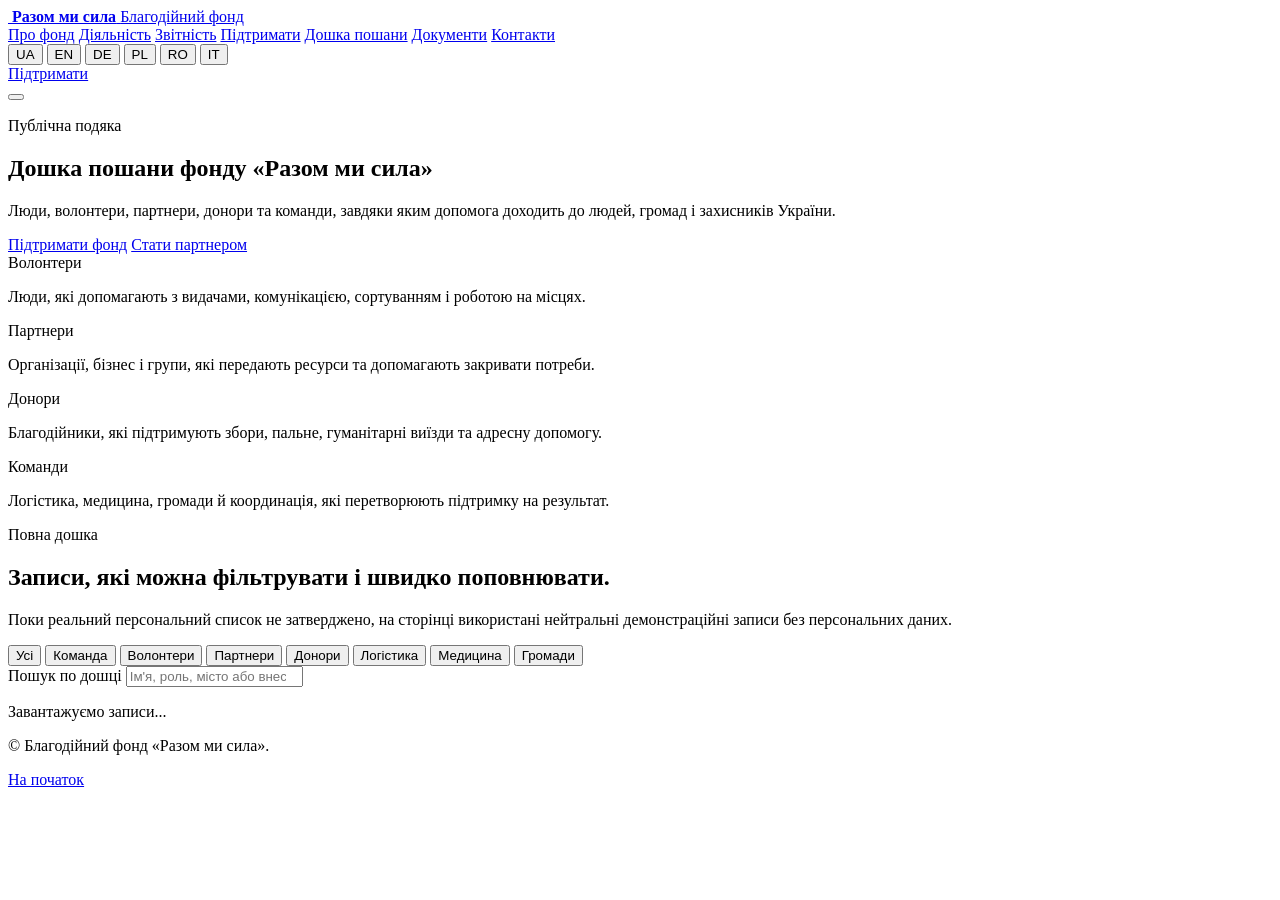
==== honor/index.html @ 2814c501 "Fix honor page routing" ====
<!doctype html>
<html lang="uk">
  <head>
    <meta charset="UTF-8" />
    <meta name="viewport" content="width=device-width, initial-scale=1.0" />
    <meta
      name="description"
      content="Дошка пошани благодійного фонду «Разом ми сила»: волонтери, партнери, донори, логістичні, медичні та громадські команди."
    />
    <meta name="robots" content="index, follow" />
    <meta name="author" content="Благодійний фонд «Разом ми сила»" />
    <meta name="theme-color" content="#0b1f33" />
    <meta property="og:type" content="website" />
    <meta property="og:locale" content="uk_UA" />
    <meta property="og:site_name" content="Разом ми сила" />
    <meta property="og:title" content="Дошка пошани фонду «Разом ми сила»" />
    <meta
      property="og:description"
      content="Люди, волонтери, партнери, донори та команди, завдяки яким допомога фонду доходить до людей."
    />
    <meta property="og:url" content="https://razom-my-syla-site.pages.dev/honor/" />
    <meta property="og:image" content="assets/og-razom-my-syla.webp" />
    <meta property="og:image:width" content="1200" />
    <meta property="og:image:height" content="630" />
    <meta name="twitter:card" content="summary_large_image" />
    <meta name="twitter:title" content="Дошка пошани фонду «Разом ми сила»" />
    <meta name="twitter:description" content="Публічна подяка волонтерам, партнерам, донорам і командам фонду." />
    <meta name="twitter:image" content="assets/og-razom-my-syla.webp" />
    <title>Дошка пошани | Благодійний фонд «Разом ми сила»</title>
    <link rel="canonical" href="https://razom-my-syla-site.pages.dev/honor/" />
    <link rel="icon" href="assets/favicon.png" type="image/png" />
    <link rel="preconnect" href="https://fonts.googleapis.com" />
    <link rel="preconnect" href="https://fonts.gstatic.com" crossorigin />
    <link
      href="https://fonts.googleapis.com/css2?family=Source+Sans+3:wght@400;500;600;700;800;900&family=Spectral:wght@500;600;700;800&display=swap"
      rel="stylesheet"
    />
    <link rel="stylesheet" href="styles.css" />
  </head>
  <body class="honor-page">
    <header class="site-header" data-header>
      <a class="brand" href="/" aria-label="Разом ми сила">
        <span class="brand-logo" aria-hidden="true">
          <img src="assets/logo-razom.png" alt="" />
        </span>
        <span class="brand-text">
          <strong data-i18n="brand.name">Разом ми сила</strong>
          <span data-i18n="brand.type">Благодійний фонд</span>
        </span>
      </a>

      <nav class="site-nav" id="site-nav" aria-label="Основна навігація">
        <a href="/#about" data-i18n="nav.about">Про фонд</a>
        <a href="/#activity" data-i18n="nav.activity">Діяльність</a>
        <a href="/#report" data-i18n="nav.report">Звітність</a>
        <a href="/#donate" data-i18n="nav.donate">Підтримати</a>
        <a href="/honor/" data-i18n="nav.honor">Дошка пошани</a>
        <a href="/#documents" data-i18n="nav.documents">Документи</a>
        <a href="/#contacts" data-i18n="nav.contacts">Контакти</a>
      </nav>

      <div class="header-tools">
        <div class="language-switcher" aria-label="Мова сайту">
          <button type="button" data-lang-switch="uk" aria-pressed="true">UA</button>
          <button type="button" data-lang-switch="en" aria-pressed="false">EN</button>
          <button type="button" data-lang-switch="de" aria-pressed="false">DE</button>
          <button type="button" data-lang-switch="pl" aria-pressed="false">PL</button>
          <button type="button" data-lang-switch="ro" aria-pressed="false">RO</button>
          <button type="button" data-lang-switch="it" aria-pressed="false">IT</button>
        </div>
        <a class="header-action" href="/#donate" data-i18n="nav.donate">Підтримати</a>
      </div>

      <button class="menu-toggle" type="button" aria-expanded="false" aria-controls="site-nav">
        <span></span>
        <span></span>
        <span></span>
      </button>
    </header>

    <main id="top">
      <section class="honor-page-hero" aria-label="Дошка пошани фонду">
        <div class="honor-page-hero-inner">
          <p class="eyebrow">Публічна подяка</p>
          <h1>Дошка пошани фонду «Разом ми сила»</h1>
          <p>
            Люди, волонтери, партнери, донори та команди, завдяки яким допомога
            доходить до людей, громад і захисників України.
          </p>
          <div class="hero-actions">
            <a class="button button-primary" href="/#donate">Підтримати фонд</a>
            <a class="button button-secondary" href="/#contacts">Стати партнером</a>
          </div>
        </div>
      </section>

      <section class="section honor-page-stats" aria-label="Категорії дошки пошани">
        <div class="honor-stat-grid">
          <article>
            <span>Волонтери</span>
            <p>Люди, які допомагають з видачами, комунікацією, сортуванням і роботою на місцях.</p>
          </article>
          <article>
            <span>Партнери</span>
            <p>Організації, бізнес і групи, які передають ресурси та допомагають закривати потреби.</p>
          </article>
          <article>
            <span>Донори</span>
            <p>Благодійники, які підтримують збори, пальне, гуманітарні виїзди та адресну допомогу.</p>
          </article>
          <article>
            <span>Команди</span>
            <p>Логістика, медицина, громади й координація, які перетворюють підтримку на результат.</p>
          </article>
        </div>
      </section>

      <section class="section honor-board-section" aria-label="Повна дошка пошани">
        <div class="section-heading">
          <div>
            <p class="section-label">Повна дошка</p>
            <h2>Записи, які можна фільтрувати і швидко поповнювати.</h2>
          </div>
          <p>
            Поки реальний персональний список не затверджено, на сторінці використані
            нейтральні демонстраційні записи без персональних даних.
          </p>
        </div>

        <div class="honor-toolbar">
          <div class="honor-filters" role="group" aria-label="Фільтр категорій">
            <button type="button" data-honor-filter="all" aria-pressed="true">Усі</button>
            <button type="button" data-honor-filter="team" aria-pressed="false">Команда</button>
            <button type="button" data-honor-filter="volunteer" aria-pressed="false">Волонтери</button>
            <button type="button" data-honor-filter="partner" aria-pressed="false">Партнери</button>
            <button type="button" data-honor-filter="donor" aria-pressed="false">Донори</button>
            <button type="button" data-honor-filter="logistics" aria-pressed="false">Логістика</button>
            <button type="button" data-honor-filter="medical" aria-pressed="false">Медицина</button>
            <button type="button" data-honor-filter="community" aria-pressed="false">Громади</button>
          </div>

          <label class="honor-search">
            <span>Пошук по дошці</span>
            <input
              type="search"
              data-honor-search
              placeholder="Ім'я, роль, місто або внесок"
              autocomplete="off"
            />
          </label>
        </div>

        <p class="honor-board-status" data-honor-board-status aria-live="polite">Завантажуємо записи...</p>
        <div class="honor-board-grid" data-honor-board-grid></div>
      </section>
    </main>

    <footer class="site-footer">
      <p data-i18n="footer.copy">© <span id="year"></span> Благодійний фонд «Разом ми сила».</p>
      <a href="/" data-i18n="footer.top">На початок</a>
    </footer>

    <script src="script.js"></script>
  </body>
</html>
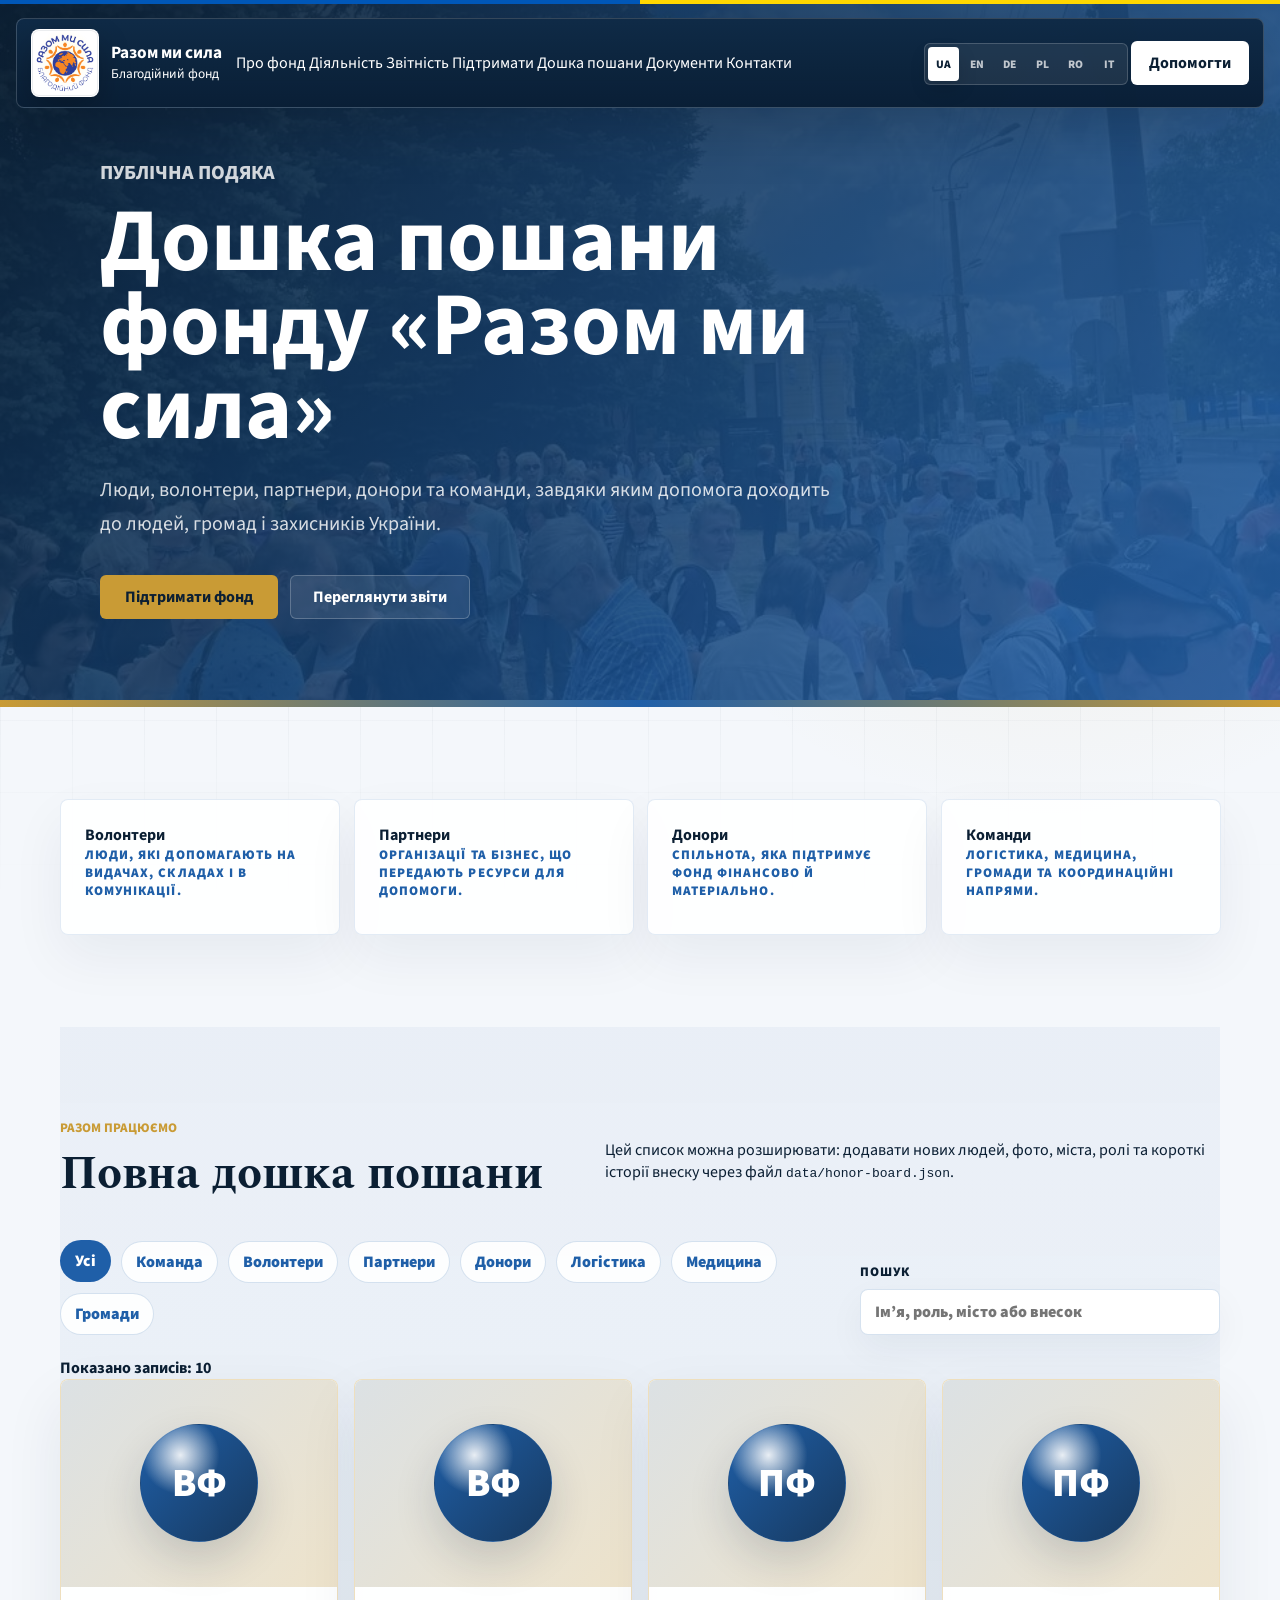
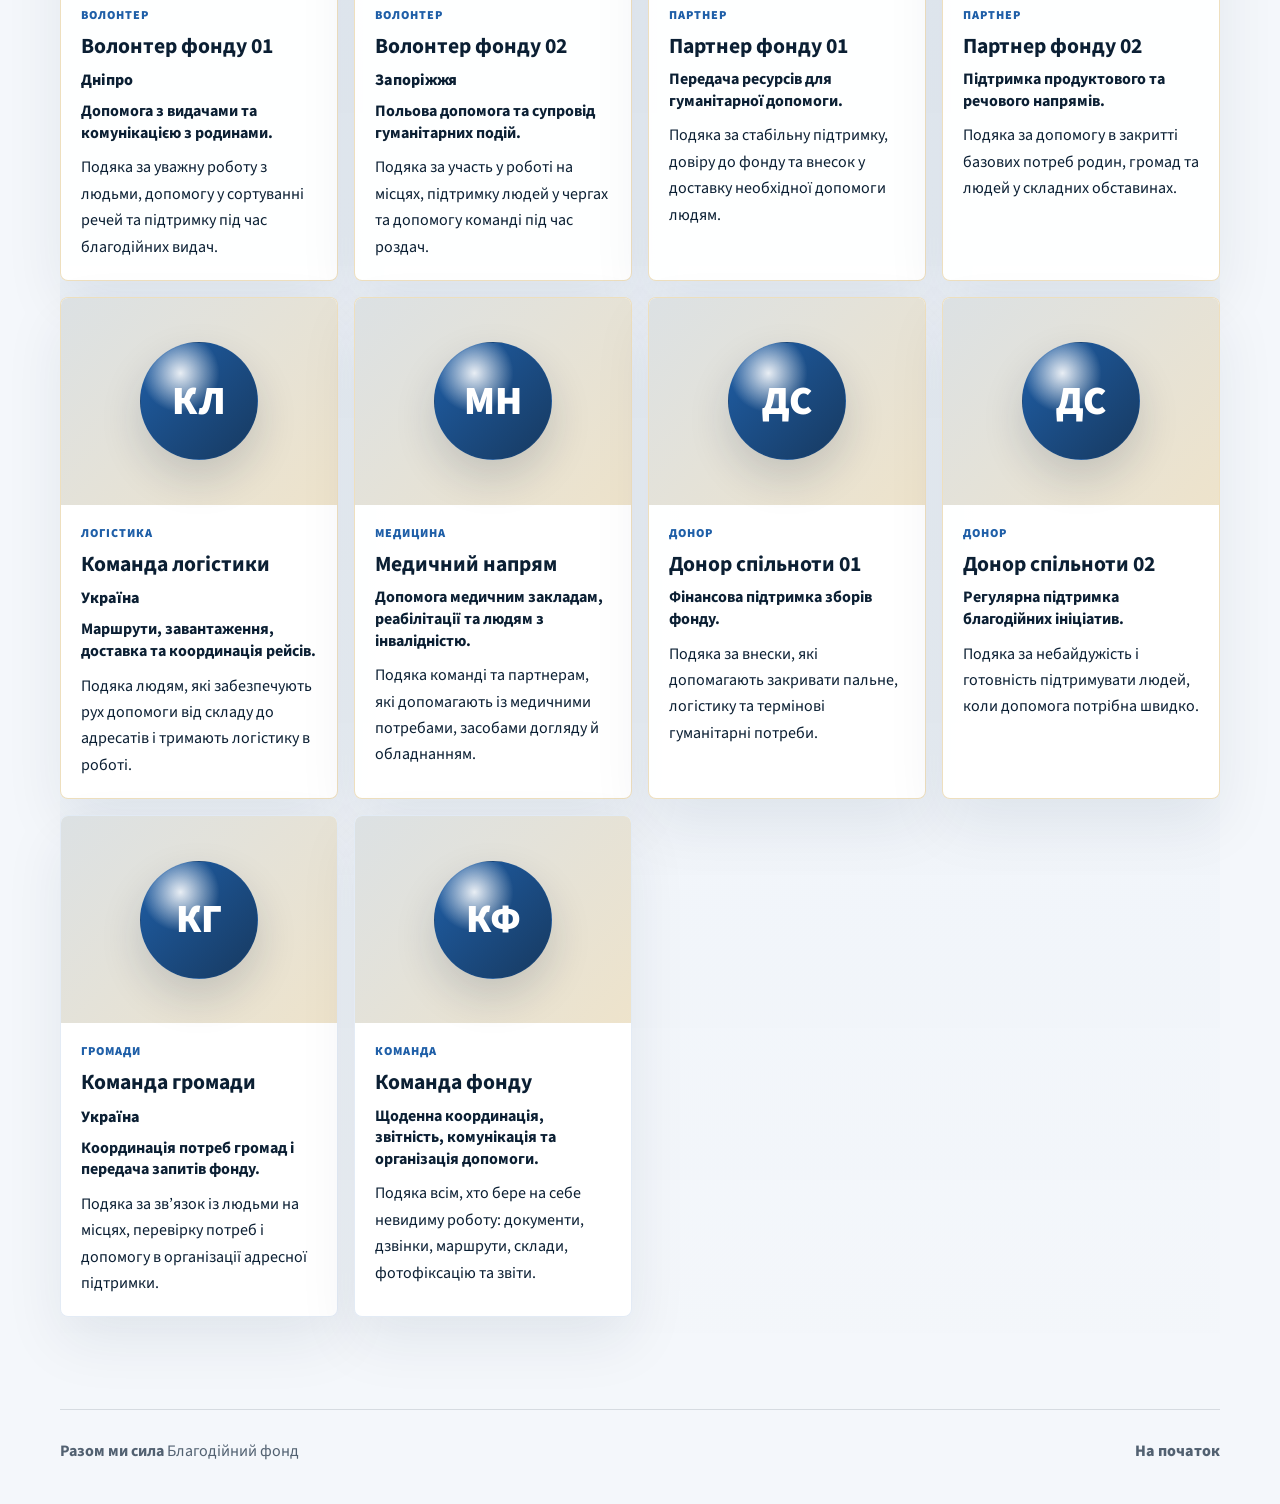
==== commit 51daedff: "Stabilize honor page for Cloudflare" ====
--- a/honor/index.html
+++ b/honor/index.html
@@ -19,77 +19,71 @@
       content="Люди, волонтери, партнери, донори та команди, завдяки яким допомога фонду доходить до людей."
     />
     <meta property="og:url" content="https://razom-my-syla-site.pages.dev/honor/" />
-    <meta property="og:image" content="assets/og-razom-my-syla.webp" />
+    <meta property="og:image" content="/assets/og-razom-my-syla.webp" />
     <meta property="og:image:width" content="1200" />
     <meta property="og:image:height" content="630" />
     <meta name="twitter:card" content="summary_large_image" />
     <meta name="twitter:title" content="Дошка пошани фонду «Разом ми сила»" />
     <meta name="twitter:description" content="Публічна подяка волонтерам, партнерам, донорам і командам фонду." />
-    <meta name="twitter:image" content="assets/og-razom-my-syla.webp" />
+    <meta name="twitter:image" content="/assets/og-razom-my-syla.webp" />
     <title>Дошка пошани | Благодійний фонд «Разом ми сила»</title>
     <link rel="canonical" href="https://razom-my-syla-site.pages.dev/honor/" />
-    <link rel="icon" href="assets/favicon.png" type="image/png" />
+    <link rel="icon" href="/assets/favicon.png" type="image/png" />
     <link rel="preconnect" href="https://fonts.googleapis.com" />
     <link rel="preconnect" href="https://fonts.gstatic.com" crossorigin />
     <link
       href="https://fonts.googleapis.com/css2?family=Source+Sans+3:wght@400;500;600;700;800;900&family=Spectral:wght@500;600;700;800&display=swap"
       rel="stylesheet"
     />
-    <link rel="stylesheet" href="styles.css" />
+    <link rel="stylesheet" href="/styles.css" />
   </head>
   <body class="honor-page">
     <header class="site-header" data-header>
       <a class="brand" href="/" aria-label="Разом ми сила">
         <span class="brand-logo" aria-hidden="true">
-          <img src="assets/logo-razom.png" alt="" />
+          <img src="/assets/logo-razom.png" alt="" />
         </span>
         <span class="brand-text">
-          <strong data-i18n="brand.name">Разом ми сила</strong>
-          <span data-i18n="brand.type">Благодійний фонд</span>
+          <strong>Разом ми сила</strong>
+          <small>Благодійний фонд</small>
         </span>
       </a>
 
-      <nav class="site-nav" id="site-nav" aria-label="Основна навігація">
+      <nav class="main-nav" aria-label="Головна навігація">
         <a href="/#about" data-i18n="nav.about">Про фонд</a>
-        <a href="/#activity" data-i18n="nav.activity">Діяльність</a>
-        <a href="/#report" data-i18n="nav.report">Звітність</a>
+        <a href="/#activity" data-i18n="nav.activity">Напрями</a>
+        <a href="/#report" data-i18n="nav.report">Звіти</a>
         <a href="/#donate" data-i18n="nav.donate">Підтримати</a>
         <a href="/honor/" data-i18n="nav.honor">Дошка пошани</a>
         <a href="/#documents" data-i18n="nav.documents">Документи</a>
         <a href="/#contacts" data-i18n="nav.contacts">Контакти</a>
       </nav>
 
-      <div class="header-tools">
-        <div class="language-switcher" aria-label="Мова сайту">
-          <button type="button" data-lang-switch="uk" aria-pressed="true">UA</button>
-          <button type="button" data-lang-switch="en" aria-pressed="false">EN</button>
-          <button type="button" data-lang-switch="de" aria-pressed="false">DE</button>
-          <button type="button" data-lang-switch="pl" aria-pressed="false">PL</button>
-          <button type="button" data-lang-switch="ro" aria-pressed="false">RO</button>
-          <button type="button" data-lang-switch="it" aria-pressed="false">IT</button>
+      <div class="header-controls">
+        <div class="language-switcher" aria-label="Вибір мови">
+          <button type="button" class="is-active" data-lang="uk">UA</button>
+          <button type="button" data-lang="en">EN</button>
+          <button type="button" data-lang="de">DE</button>
+          <button type="button" data-lang="pl">PL</button>
+          <button type="button" data-lang="ro">RO</button>
+          <button type="button" data-lang="it">IT</button>
         </div>
-        <a class="header-action" href="/#donate" data-i18n="nav.donate">Підтримати</a>
+        <a class="header-action" href="/#donate" data-i18n="nav.cta">Допомогти</a>
       </div>
-
-      <button class="menu-toggle" type="button" aria-expanded="false" aria-controls="site-nav">
-        <span></span>
-        <span></span>
-        <span></span>
-      </button>
     </header>
 
-    <main id="top">
+    <main>
       <section class="honor-page-hero" aria-label="Дошка пошани фонду">
         <div class="honor-page-hero-inner">
-          <p class="eyebrow">Публічна подяка</p>
+          <p class="section-label">Публічна подяка</p>
           <h1>Дошка пошани фонду «Разом ми сила»</h1>
           <p>
-            Люди, волонтери, партнери, донори та команди, завдяки яким допомога
-            доходить до людей, громад і захисників України.
+            Люди, волонтери, партнери, донори та команди, завдяки яким допомога доходить до людей,
+            громад і захисників України.
           </p>
           <div class="hero-actions">
             <a class="button button-primary" href="/#donate">Підтримати фонд</a>
-            <a class="button button-secondary" href="/#contacts">Стати партнером</a>
+            <a class="button button-secondary" href="/#report">Переглянути звіти</a>
           </div>
         </div>
       </section>
@@ -97,20 +91,20 @@
       <section class="section honor-page-stats" aria-label="Категорії дошки пошани">
         <div class="honor-stat-grid">
           <article>
-            <span>Волонтери</span>
-            <p>Люди, які допомагають з видачами, комунікацією, сортуванням і роботою на місцях.</p>
+            <strong>Волонтери</strong>
+            <span>Люди, які допомагають на видачах, складах і в комунікації.</span>
           </article>
           <article>
-            <span>Партнери</span>
-            <p>Організації, бізнес і групи, які передають ресурси та допомагають закривати потреби.</p>
+            <strong>Партнери</strong>
+            <span>Організації та бізнес, що передають ресурси для допомоги.</span>
           </article>
           <article>
-            <span>Донори</span>
-            <p>Благодійники, які підтримують збори, пальне, гуманітарні виїзди та адресну допомогу.</p>
+            <strong>Донори</strong>
+            <span>Спільнота, яка підтримує фонд фінансово й матеріально.</span>
           </article>
           <article>
-            <span>Команди</span>
-            <p>Логістика, медицина, громади й координація, які перетворюють підтримку на результат.</p>
+            <strong>Команди</strong>
+            <span>Логістика, медицина, громади та координаційні напрями.</span>
           </article>
         </div>
       </section>
@@ -118,18 +112,18 @@
       <section class="section honor-board-section" aria-label="Повна дошка пошани">
         <div class="section-heading">
           <div>
-            <p class="section-label">Повна дошка</p>
-            <h2>Записи, які можна фільтрувати і швидко поповнювати.</h2>
+            <p class="section-label">Разом працюємо</p>
+            <h2>Повна дошка пошани</h2>
           </div>
           <p>
-            Поки реальний персональний список не затверджено, на сторінці використані
-            нейтральні демонстраційні записи без персональних даних.
+            Цей список можна розширювати: додавати нових людей, фото, міста, ролі та короткі історії
+            внеску через файл <code>data/honor-board.json</code>.
           </p>
         </div>
 
         <div class="honor-toolbar">
-          <div class="honor-filters" role="group" aria-label="Фільтр категорій">
-            <button type="button" data-honor-filter="all" aria-pressed="true">Усі</button>
+          <div class="honor-filters" role="group" aria-label="Фільтр за категорією">
+            <button type="button" data-honor-filter="all" aria-pressed="true" class="is-active">Усі</button>
             <button type="button" data-honor-filter="team" aria-pressed="false">Команда</button>
             <button type="button" data-honor-filter="volunteer" aria-pressed="false">Волонтери</button>
             <button type="button" data-honor-filter="partner" aria-pressed="false">Партнери</button>
@@ -140,11 +134,11 @@
           </div>
 
           <label class="honor-search">
-            <span>Пошук по дошці</span>
+            <span>Пошук</span>
             <input
               type="search"
               data-honor-search
-              placeholder="Ім'я, роль, місто або внесок"
+              placeholder="Ім’я, роль, місто або внесок"
               autocomplete="off"
             />
           </label>
@@ -156,10 +150,13 @@
     </main>
 
     <footer class="site-footer">
-      <p data-i18n="footer.copy">© <span id="year"></span> Благодійний фонд «Разом ми сила».</p>
-      <a href="/" data-i18n="footer.top">На початок</a>
+      <div>
+        <strong>Разом ми сила</strong>
+        <span>Благодійний фонд</span>
+      </div>
+      <a href="/" data-i18n="footer.top">На головну</a>
     </footer>
 
-    <script src="script.js"></script>
+    <script src="/script.js"></script>
   </body>
 </html>
--- a/styles.css
+++ b/styles.css
@@ -0,0 +1,3813 @@
+﻿:root {
+  --ink: #0b1f33;
+  --ink-soft: #526171;
+  --paper: #f4f7fb;
+  --paper-strong: #ffffff;
+  --white: #ffffff;
+  --line: rgba(11, 31, 51, 0.13);
+  --line-light: rgba(255, 255, 255, 0.22);
+  --gold: #c99b35;
+  --gold-deep: #85621f;
+  --blue: #1f5fa8;
+  --blue-deep: #0d3f73;
+  --clay: #8a5145;
+  --shadow: 0 24px 70px rgba(11, 31, 51, 0.12);
+  --max: 1160px;
+  --ease: cubic-bezier(0.22, 1, 0.36, 1);
+  --body-font: "Source Sans 3", "Segoe UI", "Noto Sans", "Helvetica Neue", Arial, sans-serif;
+  --display-font: "Spectral", Georgia, "Times New Roman", serif;
+}
+
+* {
+  box-sizing: border-box;
+}
+
+html {
+  scroll-behavior: smooth;
+  overflow-x: hidden;
+}
+
+section[id] {
+  scroll-margin-top: 190px;
+}
+
+body {
+  margin: 0;
+  color: var(--ink);
+  background:
+    linear-gradient(180deg, rgba(255, 255, 255, 0.92), rgba(244, 247, 251, 0.96) 420px),
+    var(--paper);
+  font-family: var(--body-font);
+  letter-spacing: 0;
+}
+
+body::before {
+  content: "";
+  position: fixed;
+  z-index: 40;
+  top: 0;
+  left: 0;
+  right: 0;
+  height: 4px;
+  background: linear-gradient(90deg, #0057b8 0 50%, #ffd700 50% 100%);
+}
+
+@keyframes fade-slide-up {
+  from {
+    opacity: 0;
+    transform: translateY(22px);
+  }
+
+  to {
+    opacity: 1;
+    transform: translateY(0);
+  }
+}
+
+@keyframes header-drop {
+  from {
+    opacity: 0;
+    transform: translateY(-14px);
+  }
+
+  to {
+    opacity: 1;
+    transform: translateY(0);
+  }
+}
+
+@keyframes seal-breathe {
+  0%,
+  100% {
+    transform: translateY(0) scale(1);
+  }
+
+  50% {
+    transform: translateY(-8px) scale(1.02);
+  }
+}
+
+body.nav-open {
+  overflow: hidden;
+}
+
+a {
+  color: inherit;
+  text-decoration: none;
+}
+
+img {
+  display: block;
+  max-width: 100%;
+}
+
+.site-header {
+  position: fixed;
+  z-index: 20;
+  top: 0;
+  left: 0;
+  right: 0;
+  display: grid;
+  grid-template-columns: auto 1fr auto auto;
+  align-items: center;
+  gap: 18px;
+  width: min(calc(100% - 40px), 1240px);
+  margin: 18px auto 0;
+  padding: 12px 14px;
+  color: var(--white);
+  border: 1px solid var(--line-light);
+  border-radius: 8px;
+  background: rgba(11, 31, 51, 0.74);
+  box-shadow: 0 18px 60px rgba(0, 0, 0, 0.18);
+  backdrop-filter: blur(18px);
+  animation: header-drop 620ms var(--ease) both;
+  transition:
+    background 220ms ease,
+    border-color 220ms ease,
+    box-shadow 220ms ease;
+}
+
+.site-header.is-scrolled {
+  border-color: rgba(255, 255, 255, 0.14);
+  background: rgba(11, 31, 51, 0.94);
+}
+
+.brand {
+  display: inline-flex;
+  align-items: center;
+  gap: 12px;
+  min-width: 0;
+}
+
+.brand-logo {
+  display: grid;
+  width: 48px;
+  height: 48px;
+  place-items: center;
+  flex: 0 0 auto;
+  border-radius: 6px;
+  background: rgba(255, 255, 255, 0.96);
+  box-shadow: inset 0 0 0 1px rgba(16, 24, 32, 0.08);
+  overflow: hidden;
+}
+
+.brand-logo img {
+  width: 42px;
+  height: 42px;
+  object-fit: contain;
+}
+
+.brand-text {
+  display: grid;
+  gap: 2px;
+}
+
+.brand-text strong {
+  font-size: 0.98rem;
+  line-height: 1.1;
+}
+
+.brand-text span {
+  color: rgba(255, 255, 255, 0.72);
+  font-size: 0.78rem;
+}
+
+.site-nav {
+  display: flex;
+  justify-content: center;
+  gap: 12px;
+  font-size: 0.86rem;
+}
+
+.site-nav a {
+  color: rgba(255, 255, 255, 0.78);
+  transition: color 160ms ease;
+}
+
+.site-nav a:hover {
+  color: var(--white);
+}
+
+.header-tools {
+  display: inline-flex;
+  align-items: center;
+  gap: 10px;
+  min-width: 0;
+}
+
+.language-switcher {
+  display: inline-grid;
+  grid-template-columns: repeat(6, minmax(31px, 1fr));
+  gap: 2px;
+  padding: 3px;
+  border: 1px solid rgba(255, 255, 255, 0.18);
+  border-radius: 6px;
+  background: rgba(255, 255, 255, 0.08);
+}
+
+.language-switcher button {
+  min-width: 31px;
+  height: 34px;
+  padding: 0 6px;
+  border: 0;
+  border-radius: 4px;
+  color: rgba(255, 255, 255, 0.72);
+  background: transparent;
+  font: inherit;
+  font-size: 0.72rem;
+  font-weight: 850;
+  letter-spacing: 0;
+  cursor: pointer;
+  transition:
+    color 160ms ease,
+    background 160ms ease,
+    box-shadow 160ms ease;
+}
+
+.language-switcher button:hover {
+  color: var(--white);
+}
+
+.language-switcher button.is-active,
+.language-switcher button[aria-pressed="true"] {
+  color: var(--ink);
+  background: var(--paper-strong);
+  box-shadow: 0 8px 20px rgba(0, 0, 0, 0.12);
+}
+
+.header-action,
+.button {
+  display: inline-flex;
+  min-height: 44px;
+  align-items: center;
+  justify-content: center;
+  border-radius: 6px;
+  font-weight: 700;
+  line-height: 1;
+  transition:
+    transform 160ms ease,
+    background 160ms ease,
+    border-color 160ms ease;
+}
+
+.header-action {
+  padding: 0 18px;
+  color: var(--ink);
+  background: var(--paper-strong);
+}
+
+.header-action:hover,
+.button:hover {
+  transform: translateY(-1px);
+}
+
+.menu-toggle {
+  display: none;
+  width: 44px;
+  height: 44px;
+  place-items: center;
+  padding: 0;
+  border: 1px solid var(--line-light);
+  border-radius: 6px;
+  color: var(--white);
+  background: transparent;
+  cursor: pointer;
+}
+
+.menu-toggle span {
+  display: block;
+  width: 18px;
+  height: 2px;
+  margin: 3px auto;
+  background: currentColor;
+}
+
+.hero {
+  position: relative;
+  overflow: hidden;
+  min-height: 86svh;
+  display: flex;
+  align-items: center;
+  padding: 120px 24px 64px;
+  color: var(--white);
+  background:
+    linear-gradient(90deg, rgba(9, 13, 20, 0.92) 0%, rgba(9, 13, 20, 0.74) 44%, rgba(9, 13, 20, 0.18) 100%),
+    url("assets/optimized/work-logistics.webp") center / cover no-repeat;
+}
+
+.hero-inner {
+  position: relative;
+  z-index: 1;
+  width: min(100%, var(--max));
+  margin: 0 auto;
+}
+
+.hero-seal {
+  position: absolute;
+  z-index: 0;
+  right: max(36px, calc((100vw - var(--max)) / 2));
+  bottom: 74px;
+  width: min(28vw, 340px);
+  opacity: 0.16;
+  filter: drop-shadow(0 26px 70px rgba(0, 0, 0, 0.42));
+  pointer-events: none;
+  animation: seal-breathe 8s ease-in-out infinite;
+}
+
+.eyebrow,
+.section-label {
+  margin: 0;
+  color: var(--gold);
+  font-size: 0.82rem;
+  font-weight: 800;
+  text-transform: uppercase;
+}
+
+.hero .eyebrow {
+  animation: fade-slide-up 760ms var(--ease) 40ms both;
+}
+
+.hero h1 {
+  max-width: 780px;
+  margin: 18px 0 18px;
+  font-family: var(--display-font);
+  font-size: 4.7rem;
+  line-height: 0.98;
+  font-weight: 700;
+  animation: fade-slide-up 760ms var(--ease) 120ms both;
+}
+
+.hero-copy {
+  max-width: 620px;
+  margin: 0;
+  color: rgba(255, 255, 255, 0.82);
+  font-size: 1.18rem;
+  line-height: 1.7;
+  animation: fade-slide-up 760ms var(--ease) 240ms both;
+}
+
+.hero-actions {
+  display: flex;
+  flex-wrap: wrap;
+  gap: 12px;
+  margin-top: 34px;
+  animation: fade-slide-up 760ms var(--ease) 360ms both;
+}
+
+.button {
+  min-width: 178px;
+  padding: 0 22px;
+  border: 1px solid transparent;
+}
+
+.button-primary {
+  color: var(--ink);
+  background: var(--gold);
+}
+
+.button-primary:hover {
+  background: #d7ad5a;
+  box-shadow: 0 12px 30px rgba(197, 154, 68, 0.28);
+}
+
+.button-secondary {
+  color: var(--white);
+  border-color: var(--line-light);
+  background: rgba(255, 255, 255, 0.08);
+}
+
+.button-secondary:hover {
+  border-color: rgba(255, 255, 255, 0.46);
+}
+
+.credibility {
+  display: grid;
+  grid-template-columns: repeat(3, 1fr);
+  width: min(calc(100% - 48px), var(--max));
+  margin: -34px auto 0;
+  border: 1px solid var(--line);
+  border-radius: 8px;
+  background: var(--paper-strong);
+  box-shadow: var(--shadow);
+  animation: fade-slide-up 760ms var(--ease) 460ms both;
+}
+
+.credibility-item {
+  padding: 28px;
+}
+
+.credibility-item + .credibility-item {
+  border-left: 1px solid var(--line);
+}
+
+.credibility-item span {
+  display: inline-block;
+  margin-bottom: 16px;
+  color: var(--gold-deep);
+  font-weight: 800;
+}
+
+.credibility-item strong {
+  display: block;
+  margin-bottom: 8px;
+  font-family: var(--display-font);
+  font-size: 2.05rem;
+  line-height: 1;
+}
+
+.credibility-item p {
+  margin: 0;
+  color: var(--ink-soft);
+  line-height: 1.6;
+}
+
+.section {
+  width: min(calc(100% - 48px), var(--max));
+  margin: 0 auto;
+  padding: 92px 0;
+}
+
+.section-heading {
+  display: grid;
+  grid-template-columns: 0.88fr 1.12fr;
+  gap: 62px;
+  align-items: end;
+  margin-bottom: 42px;
+}
+
+.section-heading.compact {
+  max-width: 780px;
+  display: block;
+}
+
+.section-heading h2,
+.transparency h2 {
+  margin: 12px 0 0;
+  font-family: var(--display-font);
+  font-size: 2.9rem;
+  line-height: 1.08;
+  font-weight: 700;
+}
+
+.about-grid {
+  display: grid;
+  grid-template-columns: 1.2fr 0.8fr;
+  gap: 32px;
+  align-items: stretch;
+}
+
+.about-copy {
+  padding-top: 4px;
+}
+
+.about-copy p {
+  max-width: 760px;
+  margin: 0 0 18px;
+  color: var(--ink-soft);
+  font-size: 1.05rem;
+  line-height: 1.8;
+}
+
+.director-panel {
+  display: flex;
+  flex-direction: column;
+  justify-content: flex-end;
+  min-height: 320px;
+  padding: 30px;
+  color: var(--white);
+  border-radius: 8px;
+  background:
+    linear-gradient(145deg, rgba(16, 24, 32, 0.96), rgba(36, 95, 168, 0.78)),
+    var(--ink);
+}
+
+.director-panel p,
+.contact-card p {
+  margin: 0 0 12px;
+  color: var(--gold);
+  font-size: 0.8rem;
+  font-weight: 800;
+  text-transform: uppercase;
+}
+
+.director-panel strong {
+  display: block;
+  margin-bottom: 14px;
+  font-family: var(--display-font);
+  font-size: 2rem;
+  line-height: 1.12;
+}
+
+.director-panel span {
+  color: rgba(255, 255, 255, 0.78);
+  line-height: 1.7;
+}
+
+.direction-grid {
+  display: grid;
+  grid-template-columns: repeat(4, 1fr);
+  gap: 16px;
+  margin-top: 34px;
+}
+
+.activity {
+  padding: 92px 24px;
+  color: var(--white);
+  background:
+    linear-gradient(135deg, rgba(16, 24, 32, 0.98), rgba(19, 38, 68, 0.96)),
+    var(--ink);
+}
+
+.activity-inner {
+  width: min(100%, var(--max));
+  margin: 0 auto;
+}
+
+.activity-heading {
+  align-items: start;
+  color: var(--white);
+}
+
+.activity-heading h2 {
+  color: var(--white);
+}
+
+.activity-heading > p {
+  margin: 12px 0 0;
+  color: rgba(255, 255, 255, 0.72);
+  font-size: 1.02rem;
+  line-height: 1.75;
+}
+
+.photo-story {
+  display: grid;
+  grid-template-columns: 1.02fr 0.98fr;
+  gap: 18px;
+}
+
+.photo-story figure {
+  position: relative;
+  margin: 0;
+  overflow: hidden;
+  border-radius: 8px;
+  background: rgba(255, 255, 255, 0.08);
+}
+
+.photo-story img {
+  width: 100%;
+  height: 100%;
+  object-fit: cover;
+  transition: transform 420ms ease;
+}
+
+.photo-story figure:hover img {
+  transform: scale(1.035);
+}
+
+.story-main {
+  min-height: 648px;
+}
+
+.story-main figcaption {
+  position: absolute;
+  left: 24px;
+  right: 24px;
+  bottom: 24px;
+  padding: 22px;
+  border: 1px solid rgba(255, 255, 255, 0.18);
+  border-radius: 8px;
+  background: rgba(16, 24, 32, 0.72);
+  backdrop-filter: blur(14px);
+}
+
+.story-main figcaption span {
+  display: block;
+  margin-bottom: 8px;
+  color: var(--gold);
+  font-size: 0.8rem;
+  font-weight: 800;
+  text-transform: uppercase;
+}
+
+.story-main figcaption strong {
+  display: block;
+  font-family: var(--display-font);
+  font-size: 1.55rem;
+  line-height: 1.18;
+}
+
+.story-side {
+  display: grid;
+  grid-template-columns: repeat(2, 1fr);
+  gap: 18px;
+}
+
+.story-side figure:first-child {
+  grid-column: 1 / -1;
+}
+
+.story-side figure {
+  min-height: 315px;
+}
+
+.story-side figcaption {
+  position: absolute;
+  left: 16px;
+  right: 16px;
+  bottom: 16px;
+  padding: 12px 14px;
+  color: var(--white);
+  border-radius: 6px;
+  background: rgba(16, 24, 32, 0.72);
+  font-weight: 800;
+}
+
+.impact-cases {
+  display: grid;
+  grid-template-columns: repeat(3, 1fr);
+  gap: 18px;
+  margin-top: 18px;
+}
+
+.impact-cases figure {
+  position: relative;
+  min-height: 360px;
+  margin: 0;
+  overflow: hidden;
+  border-radius: 8px;
+  background: rgba(255, 255, 255, 0.08);
+}
+
+.impact-cases img {
+  width: 100%;
+  height: 100%;
+  object-fit: cover;
+  transition: transform 420ms ease;
+}
+
+.impact-cases figure:hover img {
+  transform: scale(1.035);
+}
+
+.impact-cases figcaption {
+  position: absolute;
+  left: 16px;
+  right: 16px;
+  bottom: 16px;
+  padding: 16px;
+  color: var(--white);
+  border: 1px solid rgba(255, 255, 255, 0.16);
+  border-radius: 8px;
+  background: rgba(16, 24, 32, 0.74);
+  backdrop-filter: blur(12px);
+}
+
+.impact-cases span {
+  display: block;
+  margin-bottom: 8px;
+  color: var(--gold);
+  font-size: 0.76rem;
+  font-weight: 800;
+  text-transform: uppercase;
+}
+
+.impact-cases strong {
+  display: block;
+  font-family: var(--display-font);
+  font-size: 1.28rem;
+  line-height: 1.22;
+}
+
+.field-notes {
+  display: grid;
+  grid-template-columns: 1fr 1fr;
+  gap: 18px;
+  margin-top: 18px;
+}
+
+.field-notes article {
+  display: grid;
+  grid-template-columns: 0.96fr 1.04fr;
+  min-height: 360px;
+  overflow: hidden;
+  border: 1px solid rgba(255, 255, 255, 0.16);
+  border-radius: 8px;
+  background: rgba(255, 255, 255, 0.06);
+}
+
+.field-notes img {
+  width: 100%;
+  height: 100%;
+  object-fit: cover;
+}
+
+.field-notes article > div {
+  display: flex;
+  flex-direction: column;
+  justify-content: flex-end;
+  padding: 28px;
+}
+
+.field-notes h3 {
+  margin: 12px 0 12px;
+  font-family: var(--display-font);
+  font-size: 1.75rem;
+  line-height: 1.12;
+}
+
+.field-notes p:not(.section-label) {
+  margin: 0;
+  color: rgba(255, 255, 255, 0.72);
+  line-height: 1.7;
+}
+
+.report {
+  display: grid;
+  gap: 28px;
+}
+
+.report-layout {
+  display: grid;
+  grid-template-columns: 0.82fr 1.18fr;
+  gap: 42px;
+  align-items: start;
+}
+
+.report-copy h2 {
+  margin: 12px 0 18px;
+  font-family: var(--display-font);
+  font-size: 2.75rem;
+  line-height: 1.08;
+}
+
+.report-copy p:not(.section-label) {
+  margin: 0;
+  color: var(--ink-soft);
+  line-height: 1.8;
+}
+
+.report-board {
+  display: grid;
+  grid-template-columns: repeat(2, 1fr);
+  gap: 12px;
+}
+
+.report-board div {
+  min-height: 166px;
+  padding: 22px;
+  border: 1px solid var(--line);
+  border-radius: 8px;
+  background: var(--paper-strong);
+  transition:
+    transform 220ms var(--ease),
+    box-shadow 220ms ease,
+    border-color 220ms ease;
+}
+
+.report-board span {
+  display: block;
+  margin-bottom: 16px;
+  color: var(--blue);
+  font-family: var(--display-font);
+  font-size: 2.55rem;
+  font-weight: 700;
+  line-height: 1;
+}
+
+.report-board p {
+  margin: 0;
+  color: var(--ink-soft);
+  line-height: 1.5;
+}
+
+.report-breakdown {
+  display: grid;
+  grid-template-columns: repeat(4, 1fr);
+  gap: 14px;
+}
+
+.report-panel {
+  display: flex;
+  flex-direction: column;
+  min-height: 420px;
+  padding: 24px;
+  border: 1px solid var(--line);
+  border-radius: 8px;
+  background: var(--paper-strong);
+  box-shadow: var(--shadow);
+  transition:
+    transform 240ms var(--ease),
+    box-shadow 240ms ease,
+    border-color 240ms ease;
+}
+
+.report-panel:hover {
+  transform: translateY(-4px);
+  border-color: rgba(197, 154, 68, 0.34);
+  box-shadow: 0 30px 74px rgba(16, 24, 32, 0.16);
+}
+
+.report-panel-strong {
+  color: var(--white);
+  border-color: rgba(255, 255, 255, 0.14);
+  background:
+    linear-gradient(145deg, rgba(16, 24, 32, 0.96), rgba(36, 95, 168, 0.84)),
+    var(--ink);
+}
+
+.report-panel > span {
+  display: inline-block;
+  margin-bottom: 26px;
+  color: var(--gold-deep);
+  font-size: 0.82rem;
+  font-weight: 800;
+  text-transform: uppercase;
+}
+
+.report-panel-strong > span {
+  color: var(--gold);
+}
+
+.report-panel ul {
+  display: grid;
+  gap: 18px;
+  margin: 0;
+  padding: 0;
+  list-style: none;
+}
+
+.report-panel li {
+  display: grid;
+  grid-template-columns: minmax(96px, auto) 1fr;
+  gap: 14px;
+  align-items: start;
+  padding-top: 18px;
+  border-top: 1px solid var(--line);
+}
+
+.report-panel-strong li {
+  border-top-color: rgba(255, 255, 255, 0.16);
+}
+
+.report-panel li:first-child {
+  padding-top: 0;
+  border-top: 0;
+}
+
+.report-panel strong {
+  color: var(--blue);
+  font-family: var(--display-font);
+  font-size: 1.82rem;
+  line-height: 1;
+  white-space: nowrap;
+}
+
+.report-panel-strong strong {
+  color: var(--gold);
+}
+
+.report-panel p {
+  margin: 0;
+  color: var(--ink-soft);
+  line-height: 1.48;
+}
+
+.report-panel-strong p {
+  color: rgba(255, 255, 255, 0.76);
+}
+
+.report-note {
+  display: flex;
+  justify-content: space-between;
+  gap: 24px;
+  padding: 22px 24px;
+  border: 1px solid var(--line);
+  border-radius: 8px;
+  background: rgba(255, 250, 241, 0.72);
+}
+
+.report-note strong {
+  color: var(--gold-deep);
+  text-transform: uppercase;
+}
+
+.report-note p {
+  max-width: 720px;
+  margin: 0;
+  color: var(--ink-soft);
+  line-height: 1.55;
+}
+
+.donate {
+  padding: 92px 24px;
+  color: var(--white);
+  background:
+    linear-gradient(135deg, rgba(16, 24, 32, 0.98), rgba(22, 58, 71, 0.95)),
+    var(--ink);
+}
+
+.donate-inner {
+  display: grid;
+  grid-template-columns: 1fr 0.82fr;
+  gap: 48px;
+  align-items: center;
+  width: min(100%, var(--max));
+  margin: 0 auto;
+}
+
+.donate-copy h2 {
+  max-width: 720px;
+  margin: 12px 0 18px;
+  font-family: var(--display-font);
+  font-size: 3rem;
+  line-height: 1.06;
+}
+
+.donate-copy p:not(.section-label) {
+  max-width: 680px;
+  margin: 0;
+  color: rgba(255, 255, 255, 0.76);
+  font-size: 1.05rem;
+  line-height: 1.8;
+}
+
+.donate-goal {
+  display: inline-grid;
+  gap: 6px;
+  margin-top: 28px;
+  padding: 18px 22px;
+  border: 1px solid rgba(255, 255, 255, 0.16);
+  border-radius: 8px;
+  background: rgba(255, 255, 255, 0.06);
+}
+
+.donate-goal span,
+.donate-card-number span {
+  color: rgba(255, 255, 255, 0.62);
+  font-size: 0.8rem;
+  font-weight: 800;
+  text-transform: uppercase;
+}
+
+.donate-goal strong {
+  color: var(--gold);
+  font-family: var(--display-font);
+  font-size: 2rem;
+}
+
+.donate-actions {
+  display: flex;
+  flex-wrap: wrap;
+  gap: 12px;
+  margin-top: 24px;
+}
+
+.donate-card-number {
+  display: grid;
+  gap: 8px;
+  margin-top: 22px;
+}
+
+.donate-card-number strong {
+  color: var(--paper-strong);
+  font-size: 1.28rem;
+  overflow-wrap: anywhere;
+}
+
+.donate-qr {
+  margin: 0;
+  padding: 18px;
+  border: 1px solid rgba(255, 255, 255, 0.18);
+  border-radius: 8px;
+  background: rgba(255, 255, 255, 0.08);
+  box-shadow: 0 24px 70px rgba(0, 0, 0, 0.22);
+  transition:
+    transform 260ms var(--ease),
+    box-shadow 260ms ease,
+    border-color 260ms ease;
+}
+
+.donate-qr:hover {
+  transform: translateY(-5px);
+  border-color: rgba(255, 255, 255, 0.34);
+  box-shadow: 0 34px 90px rgba(0, 0, 0, 0.28);
+}
+
+.donate-qr img {
+  width: 100%;
+  border-radius: 6px;
+}
+
+.donate-qr figcaption {
+  margin-top: 14px;
+  color: rgba(255, 255, 255, 0.74);
+  text-align: center;
+  font-weight: 800;
+}
+
+.donate-impact {
+  display: grid;
+  grid-template-columns: repeat(3, 1fr);
+  gap: 10px;
+  margin-top: 22px;
+}
+
+.donate-impact div {
+  min-height: 132px;
+  padding: 16px;
+  border: 1px solid rgba(255, 255, 255, 0.16);
+  border-radius: 8px;
+  background:
+    linear-gradient(180deg, rgba(255, 255, 255, 0.1), rgba(255, 255, 255, 0.04)),
+    rgba(255, 255, 255, 0.05);
+}
+
+.donate-impact span {
+  display: block;
+  color: var(--gold);
+  font-family: var(--display-font);
+  font-size: 1.28rem;
+  font-weight: 800;
+  line-height: 1;
+}
+
+.donate-impact p {
+  margin: 12px 0 0;
+  color: rgba(255, 255, 255, 0.72);
+  font-size: 0.94rem;
+  line-height: 1.45;
+}
+
+.direction-card {
+  min-height: 278px;
+  padding: 26px;
+  border: 1px solid var(--line);
+  border-radius: 8px;
+  background: rgba(255, 250, 241, 0.7);
+  transition:
+    transform 220ms var(--ease),
+    box-shadow 220ms ease,
+    border-color 220ms ease,
+    background 220ms ease;
+}
+
+.direction-card span {
+  display: inline-block;
+  margin-bottom: 34px;
+  color: var(--blue);
+  font-size: 0.82rem;
+  font-weight: 800;
+}
+
+.direction-card h3 {
+  margin: 0 0 14px;
+  font-family: var(--display-font);
+  font-size: 1.45rem;
+  line-height: 1.16;
+}
+
+.direction-card p {
+  margin: 0;
+  color: var(--ink-soft);
+  line-height: 1.65;
+}
+
+.honor {
+  padding-top: 54px;
+}
+
+.honor .section-heading > p {
+  margin: 12px 0 0;
+  color: var(--ink-soft);
+  line-height: 1.8;
+}
+
+.honor-grid {
+  display: grid;
+  grid-template-columns: 1.1fr 0.95fr 0.95fr;
+  gap: 16px;
+}
+
+.honor-card {
+  position: relative;
+  min-height: 430px;
+  overflow: hidden;
+  border: 1px solid var(--line);
+  border-radius: 8px;
+  background: var(--paper-strong);
+  box-shadow: var(--shadow);
+  transition:
+    transform 240ms var(--ease),
+    box-shadow 240ms ease,
+    border-color 240ms ease;
+}
+
+.honor-card:hover {
+  transform: translateY(-4px);
+  border-color: rgba(201, 155, 53, 0.34);
+  box-shadow: 0 30px 76px rgba(11, 31, 51, 0.16);
+}
+
+.honor-card-feature {
+  grid-row: span 2;
+  min-height: 596px;
+}
+
+.honor-card img {
+  width: 100%;
+  height: 100%;
+  object-fit: cover;
+  filter: saturate(0.92) contrast(1.02);
+  transition: transform 420ms ease;
+}
+
+.honor-card:hover img {
+  transform: scale(1.035);
+}
+
+.honor-card::after {
+  content: "";
+  position: absolute;
+  inset: 0;
+  background:
+    linear-gradient(180deg, rgba(11, 31, 51, 0.02) 0%, rgba(11, 31, 51, 0.22) 38%, rgba(11, 31, 51, 0.88) 100%);
+  pointer-events: none;
+}
+
+.honor-card div {
+  position: absolute;
+  z-index: 1;
+  left: 18px;
+  right: 18px;
+  bottom: 18px;
+  padding: 18px;
+  color: var(--white);
+  border: 1px solid rgba(255, 255, 255, 0.18);
+  border-radius: 8px;
+  background: rgba(11, 31, 51, 0.72);
+  backdrop-filter: blur(14px);
+}
+
+.honor-card span {
+  display: inline-block;
+  margin-bottom: 10px;
+  color: var(--gold);
+  font-size: 0.78rem;
+  font-weight: 850;
+  text-transform: uppercase;
+}
+
+.honor-card h3 {
+  margin: 0 0 10px;
+  font-family: var(--display-font);
+  font-size: 1.46rem;
+  line-height: 1.15;
+}
+
+.honor-card p {
+  margin: 0;
+  color: rgba(255, 255, 255, 0.74);
+  line-height: 1.6;
+}
+
+.honor-note {
+  display: grid;
+  grid-template-columns: 0.36fr 1fr;
+  gap: 22px;
+  align-items: center;
+  margin-top: 16px;
+  padding: 22px 24px;
+  border: 1px solid rgba(31, 95, 168, 0.16);
+  border-radius: 8px;
+  background:
+    linear-gradient(90deg, rgba(31, 95, 168, 0.08), rgba(201, 155, 53, 0.08)),
+    var(--paper-strong);
+}
+
+.honor-note strong {
+  color: var(--blue-deep);
+  font-family: var(--display-font);
+  font-size: 1.24rem;
+}
+
+.honor-note p {
+  margin: 0;
+  color: var(--ink-soft);
+  line-height: 1.7;
+}
+
+.documents {
+  position: relative;
+}
+
+.documents::before {
+  content: "";
+  position: absolute;
+  z-index: -1;
+  left: 50%;
+  top: 34px;
+  width: min(94vw, 1360px);
+  height: calc(100% - 68px);
+  transform: translateX(-50%);
+  border: 1px solid rgba(31, 95, 168, 0.09);
+  border-radius: 8px;
+  background:
+    linear-gradient(135deg, rgba(31, 95, 168, 0.04), rgba(201, 155, 53, 0.05)),
+    rgba(255, 255, 255, 0.42);
+}
+
+.documents .section-heading {
+  align-items: start;
+}
+
+.documents .section-heading > p {
+  margin: 12px 0 0;
+  color: var(--ink-soft);
+  line-height: 1.8;
+}
+
+.official-document-panel {
+  display: grid;
+  grid-template-columns: minmax(0, 0.86fr) minmax(0, 1.14fr);
+  gap: 26px;
+  align-items: stretch;
+  margin-bottom: 18px;
+  padding: 26px;
+  border: 1px solid rgba(31, 95, 168, 0.18);
+  border-radius: 8px;
+  background:
+    linear-gradient(135deg, rgba(31, 95, 168, 0.08), rgba(255, 255, 255, 0.92) 46%, rgba(201, 155, 53, 0.09)),
+    var(--paper-strong);
+  box-shadow: 0 26px 70px rgba(11, 31, 51, 0.12);
+}
+
+.official-document-copy {
+  display: grid;
+  align-content: center;
+  gap: 12px;
+  padding-right: 10px;
+}
+
+.official-document-copy span {
+  width: fit-content;
+  padding: 8px 11px;
+  border: 1px solid rgba(31, 95, 168, 0.18);
+  border-radius: 6px;
+  color: var(--blue-deep);
+  background: rgba(31, 95, 168, 0.08);
+  font-size: 0.78rem;
+  font-weight: 900;
+  letter-spacing: 0.07em;
+  text-transform: uppercase;
+}
+
+.official-document-copy h3 {
+  margin: 0;
+  color: var(--ink);
+  font-family: var(--display-font);
+  font-size: clamp(1.65rem, 3vw, 2.45rem);
+  line-height: 1.06;
+}
+
+.official-document-copy p {
+  margin: 0;
+  color: var(--ink-soft);
+  line-height: 1.74;
+}
+
+.official-document-list {
+  display: grid;
+  grid-template-columns: repeat(2, minmax(0, 1fr));
+  gap: 10px;
+  margin: 0;
+}
+
+.official-document-list div {
+  min-width: 0;
+  padding: 15px 16px;
+  border: 1px solid rgba(31, 95, 168, 0.12);
+  border-radius: 7px;
+  background: rgba(255, 255, 255, 0.74);
+}
+
+.official-document-list dt {
+  margin-bottom: 8px;
+  color: var(--ink-muted);
+  font-size: 0.76rem;
+  font-weight: 900;
+  letter-spacing: 0.06em;
+  text-transform: uppercase;
+}
+
+.official-document-list dd {
+  margin: 0;
+  color: var(--ink);
+  font-weight: 900;
+  overflow-wrap: anywhere;
+}
+
+.official-document-actions {
+  display: flex;
+  flex-wrap: wrap;
+  grid-column: 1 / -1;
+  gap: 10px;
+  margin-top: -8px;
+}
+
+.official-document-actions a {
+  display: inline-flex;
+  min-height: 42px;
+  align-items: center;
+  justify-content: center;
+  padding: 0 16px;
+  border: 1px solid rgba(31, 95, 168, 0.2);
+  border-radius: 7px;
+  color: var(--blue-deep);
+  background: rgba(255, 255, 255, 0.8);
+  font-weight: 900;
+  text-decoration: none;
+  transition:
+    transform 200ms var(--ease),
+    border-color 200ms ease,
+    background 200ms ease;
+}
+
+.official-document-actions a:hover {
+  transform: translateY(-2px);
+  border-color: rgba(201, 155, 53, 0.48);
+  background: var(--white);
+}
+
+.document-grid {
+  display: grid;
+  grid-template-columns: repeat(3, 1fr);
+  gap: 14px;
+}
+
+.document-card {
+  position: relative;
+  display: grid;
+  min-height: 236px;
+  align-content: end;
+  padding: 26px;
+  overflow: hidden;
+  border: 1px solid var(--line);
+  border-radius: 8px;
+  background:
+    linear-gradient(180deg, rgba(255, 255, 255, 0.98), rgba(248, 251, 255, 0.96)),
+    var(--paper-strong);
+  box-shadow: 0 18px 48px rgba(11, 31, 51, 0.1);
+  transition:
+    transform 220ms var(--ease),
+    border-color 220ms ease,
+    box-shadow 220ms ease;
+}
+
+.document-card::before {
+  content: "";
+  position: absolute;
+  inset: 0;
+  background:
+    linear-gradient(90deg, var(--blue) 0 5px, transparent 5px),
+    linear-gradient(135deg, rgba(31, 95, 168, 0.06), transparent 42%, rgba(201, 155, 53, 0.08));
+}
+
+.document-card::after {
+  content: "";
+  position: absolute;
+  top: 24px;
+  right: 24px;
+  width: 58px;
+  height: 72px;
+  border: 1px solid rgba(11, 31, 51, 0.13);
+  border-radius: 6px;
+  background:
+    linear-gradient(135deg, transparent 0 66%, rgba(201, 155, 53, 0.2) 66%),
+    rgba(255, 255, 255, 0.72);
+}
+
+.document-card:hover {
+  transform: translateY(-4px);
+  border-color: rgba(201, 155, 53, 0.36);
+  box-shadow: 0 28px 70px rgba(11, 31, 51, 0.14);
+}
+
+.document-card span,
+.document-card strong,
+.document-card p {
+  position: relative;
+  z-index: 1;
+}
+
+.document-card span {
+  display: inline-flex;
+  width: fit-content;
+  margin-bottom: 38px;
+  padding: 7px 10px;
+  border: 1px solid rgba(31, 95, 168, 0.18);
+  border-radius: 6px;
+  color: var(--blue-deep);
+  background: rgba(31, 95, 168, 0.07);
+  font-size: 0.78rem;
+  font-weight: 900;
+}
+
+.document-card strong {
+  color: var(--ink);
+  font-family: var(--display-font);
+  font-size: 1.46rem;
+  line-height: 1.12;
+}
+
+.document-card p {
+  margin: 12px 0 0;
+  color: var(--ink-soft);
+  line-height: 1.58;
+}
+
+.managed-notice {
+  display: grid;
+  gap: 10px;
+  width: min(100%, 720px);
+  margin-top: 26px;
+  padding: 22px 24px;
+  border: 1px solid rgba(255, 255, 255, 0.18);
+  border-left: 5px solid var(--gold);
+  border-radius: 8px;
+  color: var(--white);
+  background:
+    linear-gradient(135deg, rgba(11, 31, 51, 0.76), rgba(18, 56, 95, 0.68)),
+    rgba(255, 255, 255, 0.08);
+  box-shadow: 0 18px 54px rgba(0, 0, 0, 0.16);
+  backdrop-filter: blur(14px);
+}
+
+.managed-notice[hidden] {
+  display: none;
+}
+
+.managed-notice span {
+  color: var(--gold);
+  font-size: 0.78rem;
+  font-weight: 900;
+  letter-spacing: 0.08em;
+  text-transform: uppercase;
+}
+
+.managed-notice strong {
+  font-family: var(--display-font);
+  font-size: clamp(1.5rem, 3vw, 2.35rem);
+  line-height: 1.08;
+}
+
+.managed-notice p {
+  max-width: 62ch;
+  margin: 0;
+  color: rgba(255, 255, 255, 0.82);
+  line-height: 1.7;
+}
+
+.managed-notice a {
+  width: fit-content;
+  margin-top: 4px;
+  padding: 10px 14px;
+  border-radius: 7px;
+  color: var(--ink);
+  background: linear-gradient(135deg, var(--gold), #e2b844);
+  font-weight: 900;
+  text-decoration: none;
+}
+
+.managed-updates-section {
+  position: relative;
+}
+
+.managed-updates-section[hidden],
+.managed-honor-grid[hidden] {
+  display: none;
+}
+
+.managed-updates-section::before {
+  content: "";
+  position: absolute;
+  z-index: -1;
+  inset: 32px 0 32px;
+  background:
+    linear-gradient(90deg, rgba(31, 95, 168, 0.05), rgba(201, 155, 53, 0.06)),
+    rgba(255, 255, 255, 0.52);
+}
+
+.managed-updates-section .section-heading > p {
+  color: var(--ink-soft);
+  line-height: 1.8;
+}
+
+.managed-updates-grid {
+  display: grid;
+  grid-template-columns: repeat(2, minmax(0, 1fr));
+  gap: 18px;
+  margin-bottom: 22px;
+}
+
+.managed-update-card {
+  position: relative;
+  display: grid;
+  grid-template-columns: 210px 1fr;
+  min-height: 250px;
+  overflow: hidden;
+  border: 1px solid var(--line);
+  border-radius: 8px;
+  background: var(--paper-strong);
+  box-shadow: 0 22px 60px rgba(11, 31, 51, 0.12);
+}
+
+.managed-update-card > img,
+.managed-update-card > video,
+.managed-gallery-card > img,
+.managed-gallery-card > video {
+  width: 100%;
+  height: 100%;
+  min-height: 230px;
+  object-fit: cover;
+  background: var(--ink);
+}
+
+.managed-update-card > video,
+.managed-gallery-card > video {
+  filter: saturate(0.95) contrast(1.05);
+}
+
+.managed-update-card:has(> video)::before,
+.managed-gallery-card:has(> video)::before {
+  content: "Відео";
+  position: absolute;
+  z-index: 3;
+  top: 14px;
+  left: 14px;
+  display: inline-flex;
+  min-height: 30px;
+  align-items: center;
+  padding: 0 12px;
+  border: 1px solid rgba(255, 255, 255, 0.38);
+  border-radius: 999px;
+  color: var(--white);
+  background: rgba(11, 31, 51, 0.72);
+  font-size: 0.74rem;
+  font-weight: 900;
+  letter-spacing: 0.07em;
+  text-transform: uppercase;
+  backdrop-filter: blur(12px);
+}
+
+.managed-update-card > div {
+  display: grid;
+  align-content: center;
+  padding: 24px;
+}
+
+.managed-update-card span,
+.managed-gallery-card span,
+.managed-honor-card span {
+  color: var(--gold-deep);
+  font-size: 0.78rem;
+  font-weight: 900;
+  letter-spacing: 0.07em;
+  text-transform: uppercase;
+}
+
+.managed-update-card h3,
+.managed-gallery-card strong {
+  margin: 10px 0 0;
+  color: var(--ink);
+  font-family: var(--display-font);
+  font-size: clamp(1.4rem, 3vw, 2rem);
+  line-height: 1.08;
+}
+
+.managed-update-card p,
+.managed-gallery-card p {
+  margin: 12px 0 0;
+  color: var(--ink-soft);
+  line-height: 1.68;
+}
+
+.managed-update-card a,
+.managed-gallery-card a,
+.managed-honor-card a {
+  width: fit-content;
+  margin-top: 16px;
+  color: var(--blue-deep);
+  font-weight: 900;
+  text-decoration: none;
+}
+
+.managed-gallery-grid {
+  display: grid;
+  grid-template-columns: repeat(3, minmax(0, 1fr));
+  gap: 18px;
+}
+
+.gallery-toggle {
+  display: inline-flex;
+  min-height: 50px;
+  align-items: center;
+  justify-content: center;
+  margin: 26px auto 0;
+  padding: 0 24px;
+  border: 1px solid rgba(31, 95, 168, 0.28);
+  border-radius: 7px;
+  color: var(--blue-deep);
+  background:
+    linear-gradient(135deg, rgba(255, 255, 255, 0.96), rgba(248, 251, 255, 0.96)),
+    var(--paper-strong);
+  box-shadow: 0 18px 42px rgba(11, 31, 51, 0.1);
+  font: inherit;
+  font-weight: 900;
+  cursor: pointer;
+  transition:
+    transform 220ms var(--ease),
+    border-color 220ms ease,
+    box-shadow 220ms ease;
+}
+
+.gallery-toggle:hover {
+  transform: translateY(-2px);
+  border-color: rgba(201, 155, 53, 0.5);
+  box-shadow: 0 24px 58px rgba(11, 31, 51, 0.14);
+}
+
+.gallery-toggle[hidden] {
+  display: none;
+}
+
+.managed-gallery-card {
+  position: relative;
+  min-height: 390px;
+  overflow: hidden;
+  border-radius: 8px;
+  background: var(--ink);
+  box-shadow: 0 26px 70px rgba(11, 31, 51, 0.16);
+}
+
+.managed-gallery-card > img,
+.managed-gallery-card > video {
+  position: absolute;
+  inset: 0;
+  min-height: 100%;
+  filter: saturate(0.96) contrast(1.04);
+}
+
+.managed-gallery-card figcaption {
+  position: absolute;
+  inset: auto 0 0;
+  padding: 96px 22px 22px;
+  color: var(--white);
+  background: linear-gradient(180deg, transparent, rgba(11, 31, 51, 0.9));
+}
+
+.managed-gallery-card strong {
+  display: block;
+  color: var(--white);
+}
+
+.managed-gallery-card p {
+  color: rgba(255, 255, 255, 0.78);
+}
+
+.managed-gallery-card a {
+  color: var(--gold);
+}
+
+.managed-honor-grid {
+  display: grid;
+  grid-template-columns: repeat(3, minmax(0, 1fr));
+  gap: 18px;
+  margin-top: 18px;
+}
+
+.managed-honor-card {
+  min-height: 420px;
+}
+
+@media (max-width: 980px) {
+  .managed-updates-grid,
+  .managed-gallery-grid,
+  .managed-honor-grid {
+    grid-template-columns: 1fr;
+  }
+
+  .managed-update-card {
+    grid-template-columns: 1fr;
+  }
+
+  .managed-update-card > img,
+  .managed-update-card > video {
+    min-height: 240px;
+  }
+}
+
+.transparency {
+  padding: 92px 24px;
+  color: var(--white);
+  background:
+    linear-gradient(135deg, rgba(16, 24, 32, 0.98), rgba(18, 49, 82, 0.95)),
+    var(--ink);
+}
+
+.transparency-inner {
+  display: grid;
+  grid-template-columns: 1fr 1fr;
+  gap: 58px;
+  width: min(100%, var(--max));
+  margin: 0 auto;
+  align-items: start;
+}
+
+.transparency h2 {
+  color: var(--white);
+}
+
+.transparency-list {
+  display: grid;
+  gap: 12px;
+}
+
+.transparency-list div {
+  display: grid;
+  gap: 8px;
+  padding: 20px;
+  border: 1px solid var(--line-light);
+  border-radius: 8px;
+  background: rgba(255, 255, 255, 0.06);
+  transition:
+    transform 220ms var(--ease),
+    box-shadow 220ms ease,
+    border-color 220ms ease,
+    background 220ms ease;
+}
+
+.transparency-list span {
+  color: rgba(255, 255, 255, 0.62);
+  font-size: 0.82rem;
+  font-weight: 800;
+  text-transform: uppercase;
+}
+
+.transparency-list strong {
+  overflow-wrap: anywhere;
+  color: var(--paper-strong);
+  font-size: 1rem;
+}
+
+.copy-button {
+  display: inline-flex;
+  min-height: 34px;
+  width: fit-content;
+  align-items: center;
+  justify-content: center;
+  padding: 0 12px;
+  border: 1px solid rgba(255, 255, 255, 0.2);
+  border-radius: 6px;
+  color: var(--white);
+  background: rgba(255, 255, 255, 0.08);
+  font: inherit;
+  font-size: 0.82rem;
+  font-weight: 800;
+  cursor: pointer;
+  transition:
+    transform 160ms ease,
+    border-color 160ms ease,
+    background 160ms ease;
+}
+
+.copy-button:hover {
+  transform: translateY(-1px);
+  border-color: rgba(255, 255, 255, 0.42);
+}
+
+.copy-button.light {
+  min-height: 44px;
+  color: var(--white);
+}
+
+.contact-copy-actions {
+  display: flex;
+  flex-wrap: wrap;
+  gap: 6px;
+  margin-top: 14px;
+  padding-top: 14px;
+  border-top: 1px solid rgba(255, 255, 255, 0.18);
+}
+
+.contact-copy-actions .copy-button {
+  min-height: 30px;
+  padding: 0 10px;
+  border-color: rgba(255, 255, 255, 0.24);
+  color: rgba(255, 255, 255, 0.86);
+  background: rgba(255, 255, 255, 0.08);
+  font-size: 0.76rem;
+}
+
+.contact-copy-actions .copy-button:hover {
+  border-color: rgba(255, 255, 255, 0.44);
+  background: rgba(255, 255, 255, 0.14);
+}
+
+.faq-grid {
+  display: grid;
+  grid-template-columns: repeat(3, 1fr);
+  gap: 16px;
+}
+
+.faq-grid article {
+  min-height: 220px;
+  padding: 26px;
+  border: 1px solid var(--line);
+  border-radius: 8px;
+  background: var(--paper-strong);
+  transition:
+    transform 220ms var(--ease),
+    box-shadow 220ms ease,
+    border-color 220ms ease;
+}
+
+.faq-grid h3 {
+  margin: 0 0 14px;
+  font-family: var(--display-font);
+  font-size: 1.5rem;
+}
+
+.faq-grid p {
+  margin: 0;
+  color: var(--ink-soft);
+  line-height: 1.7;
+}
+
+.contact-grid {
+  display: grid;
+  grid-template-columns: 0.95fr 1.05fr;
+  gap: 18px;
+}
+
+.contact-card {
+  min-height: 310px;
+  padding: 32px;
+  border: 1px solid var(--line);
+  border-radius: 8px;
+  background: var(--paper-strong);
+  transition:
+    transform 220ms var(--ease),
+    box-shadow 220ms ease,
+    border-color 220ms ease;
+}
+
+.primary-contact {
+  color: var(--white);
+  background:
+    linear-gradient(145deg, rgba(141, 74, 60, 0.94), rgba(16, 24, 32, 0.94)),
+    var(--clay);
+}
+
+.contact-card h3 {
+  margin: 0 0 24px;
+  font-family: var(--display-font);
+  font-size: 2rem;
+}
+
+.contact-card a:not(.button),
+.contact-card span {
+  display: block;
+  margin-bottom: 12px;
+  color: inherit;
+  line-height: 1.7;
+}
+
+.contact-card:not(.primary-contact) span {
+  max-width: 560px;
+  color: var(--ink-soft);
+}
+
+.contact-card .button {
+  margin-top: 22px;
+}
+
+.messenger-actions {
+  display: flex;
+  flex-wrap: wrap;
+  gap: 12px;
+  margin-top: 24px;
+}
+
+.messenger {
+  position: relative;
+  display: inline-flex;
+  width: 54px;
+  min-width: 54px;
+  min-height: 54px;
+  align-items: center;
+  justify-content: center;
+  padding: 0;
+  border: 1px solid rgba(255, 255, 255, 0.28);
+  border-radius: 50%;
+  color: var(--white);
+  box-shadow:
+    inset 0 1px 0 rgba(255, 255, 255, 0.22),
+    0 14px 28px rgba(0, 0, 0, 0.22);
+  font-weight: 800;
+  line-height: 1;
+  transition:
+    transform 180ms ease,
+    box-shadow 180ms ease,
+    border-color 180ms ease,
+    filter 180ms ease;
+}
+
+.messenger svg {
+  width: 25px;
+  height: 25px;
+  fill: currentColor;
+}
+
+.messenger span {
+  position: absolute;
+  width: 1px;
+  height: 1px;
+  overflow: hidden;
+  clip-path: inset(50%);
+  white-space: nowrap;
+}
+
+.messenger:hover {
+  transform: translateY(-3px) scale(1.04);
+  border-color: rgba(255, 255, 255, 0.58);
+  box-shadow:
+    inset 0 1px 0 rgba(255, 255, 255, 0.28),
+    0 18px 34px rgba(0, 0, 0, 0.28);
+  filter: saturate(1.12);
+}
+
+.messenger.whatsapp {
+  background: linear-gradient(135deg, #1fbf61, #25d366);
+}
+
+.messenger.telegram {
+  background: linear-gradient(135deg, #168ed9, #2aabee);
+}
+
+.messenger.viber {
+  background: linear-gradient(135deg, #6550d9, #8b6cff);
+}
+
+.messenger.facebook {
+  background: linear-gradient(135deg, #0b5bd3, #1877f2);
+}
+
+.messenger.instagram {
+  background: radial-gradient(circle at 30% 105%, #feda75 0 18%, #fa7e1e 32%, #d62976 58%, #962fbf 78%, #4f5bd5 100%);
+}
+
+.quick-contact {
+  display: flex;
+  flex-wrap: wrap;
+  gap: 10px;
+  align-items: center;
+  margin-top: 18px;
+  padding-top: 18px;
+  border-top: 1px solid var(--line);
+}
+
+.quick-contact span {
+  margin: 0 6px 0 0;
+  color: var(--ink-soft);
+  font-weight: 800;
+}
+
+.quick-contact a {
+  display: inline-flex;
+  min-height: 36px;
+  align-items: center;
+  justify-content: center;
+  margin: 0;
+  padding: 0 12px;
+  border: 1px solid var(--line);
+  border-radius: 6px;
+  color: var(--ink);
+  background: rgba(255, 255, 255, 0.58);
+  font-weight: 800;
+}
+
+.quick-contact .quick-social {
+  border-color: transparent;
+  color: var(--white);
+  box-shadow: 0 10px 22px rgba(11, 31, 51, 0.1);
+}
+
+.quick-social.whatsapp {
+  background: linear-gradient(135deg, #1fbf61, #25d366);
+}
+
+.quick-social.telegram {
+  background: linear-gradient(135deg, #168ed9, #2aabee);
+}
+
+.quick-social.viber {
+  background: linear-gradient(135deg, #6550d9, #8b6cff);
+}
+
+.quick-social.facebook {
+  background: linear-gradient(135deg, #0b5bd3, #1877f2);
+}
+
+.quick-social.instagram {
+  background: radial-gradient(circle at 20% 120%, #feda75 0 18%, #fa7e1e 32%, #d62976 58%, #962fbf 78%, #4f5bd5 100%);
+}
+
+.direction-card:hover,
+.faq-grid article:hover,
+.report-board div:hover,
+.transparency-list div:hover,
+.contact-card:hover {
+  transform: translateY(-4px);
+  border-color: rgba(197, 154, 68, 0.34);
+  box-shadow: 0 22px 54px rgba(16, 24, 32, 0.12);
+}
+
+.reveal-target {
+  opacity: 0;
+  transform: translateY(26px);
+  transition:
+    opacity 720ms var(--ease),
+    transform 720ms var(--ease);
+  transition-delay: var(--reveal-delay, 0ms);
+  will-change: opacity, transform;
+}
+
+.reveal-target.is-visible {
+  opacity: 1;
+  transform: translateY(0);
+}
+
+.site-footer {
+  display: flex;
+  justify-content: space-between;
+  gap: 18px;
+  width: min(calc(100% - 48px), var(--max));
+  margin: 0 auto;
+  padding: 30px 0 42px;
+  color: var(--ink-soft);
+  border-top: 1px solid var(--line);
+}
+
+.site-footer p {
+  margin: 0;
+}
+
+.site-footer a {
+  font-weight: 800;
+}
+
+@media (max-width: 1180px) {
+  .site-header {
+    grid-template-columns: auto minmax(118px, 1fr) 44px;
+    gap: 12px;
+  }
+
+  .site-nav,
+  .header-action {
+    display: none;
+  }
+
+  .header-tools {
+    grid-column: 2;
+    justify-self: end;
+  }
+
+  .menu-toggle {
+    position: relative;
+    z-index: 2;
+    display: grid;
+    grid-column: 3;
+    justify-self: end;
+  }
+
+  body.nav-open .site-nav {
+    position: fixed;
+    display: grid;
+    top: 82px;
+    left: 24px;
+    right: 24px;
+    justify-content: stretch;
+    gap: 0;
+    padding: 10px;
+    border: 1px solid var(--line-light);
+    border-radius: 8px;
+    background: rgba(11, 31, 51, 0.96);
+  }
+
+  body.nav-open .site-nav a {
+    padding: 16px;
+    border-radius: 6px;
+    color: var(--white);
+  }
+
+  body.nav-open .site-nav a:hover {
+    background: rgba(255, 255, 255, 0.08);
+  }
+}
+
+@media (max-width: 980px) {
+  .site-header {
+    grid-template-columns: auto minmax(118px, 1fr) 44px;
+    gap: 12px;
+  }
+
+  .site-nav,
+  .header-action {
+    display: none;
+  }
+
+  .header-tools {
+    grid-column: 2;
+    justify-self: end;
+  }
+
+  .menu-toggle {
+    position: relative;
+    z-index: 2;
+    display: grid;
+    grid-column: 3;
+    justify-self: end;
+  }
+
+  body.nav-open .site-nav {
+    position: fixed;
+    display: grid;
+    top: 82px;
+    left: 24px;
+    right: 24px;
+    justify-content: stretch;
+    gap: 0;
+    padding: 10px;
+    border: 1px solid var(--line-light);
+    border-radius: 8px;
+    background: rgba(16, 24, 32, 0.96);
+  }
+
+  body.nav-open .site-nav a {
+    padding: 16px;
+    border-radius: 6px;
+    color: var(--white);
+  }
+
+  body.nav-open .site-nav a:hover {
+    background: rgba(255, 255, 255, 0.08);
+  }
+
+  .hero h1 {
+    font-size: 3.4rem;
+  }
+
+  .section-heading,
+  .about-grid,
+  .transparency-inner,
+  .contact-grid {
+    grid-template-columns: 1fr;
+  }
+
+  .direction-grid {
+    grid-template-columns: repeat(2, 1fr);
+  }
+
+  .photo-story,
+  .impact-cases,
+  .field-notes,
+  .donate-inner,
+  .report-layout,
+  .report-breakdown,
+  .honor-grid,
+  .faq-grid {
+    grid-template-columns: 1fr;
+  }
+
+  .honor-card-feature {
+    grid-row: auto;
+    min-height: 500px;
+  }
+
+  .honor-note {
+    grid-template-columns: 1fr;
+  }
+
+  .field-notes article {
+    grid-template-columns: 0.82fr 1.18fr;
+  }
+
+  .story-main {
+    min-height: 520px;
+  }
+
+  .report-board {
+    grid-template-columns: repeat(2, 1fr);
+  }
+
+  .report-panel {
+    min-height: auto;
+  }
+
+  .section-heading {
+    gap: 18px;
+  }
+}
+
+@media (max-width: 720px) {
+  .site-header {
+    width: calc(100% - 28px);
+    margin-top: 14px;
+  }
+
+  .brand-text span {
+    display: none;
+  }
+
+  .hero {
+    min-height: 82svh;
+    padding: 148px 18px 48px;
+    background:
+      linear-gradient(90deg, rgba(9, 13, 20, 0.9) 0%, rgba(9, 13, 20, 0.72) 70%, rgba(9, 13, 20, 0.36) 100%),
+      url("assets/optimized/work-logistics.webp") center / cover no-repeat;
+  }
+
+  .hero-seal {
+    display: none;
+  }
+
+  .hero h1 {
+    font-size: 2.55rem;
+    line-height: 1.04;
+  }
+
+  .hero-copy {
+    font-size: 1rem;
+  }
+
+  .hero-actions,
+  .button {
+    width: 100%;
+  }
+
+  .credibility,
+  .direction-grid {
+    grid-template-columns: 1fr;
+  }
+
+  .credibility {
+    width: calc(100% - 28px);
+  }
+
+  .credibility-item + .credibility-item {
+    border-top: 1px solid var(--line);
+    border-left: 0;
+  }
+
+  .section {
+    width: calc(100% - 28px);
+    padding: 72px 0;
+  }
+
+  .section-heading h2,
+  .transparency h2 {
+    font-size: 2.15rem;
+  }
+
+  .direction-card,
+  .contact-card,
+  .director-panel {
+    padding: 24px;
+  }
+
+  .transparency {
+    padding: 72px 14px;
+  }
+
+  .activity {
+    padding: 72px 14px;
+  }
+
+  .donate {
+    padding: 72px 14px;
+  }
+
+  .story-main,
+  .story-side figure,
+  .impact-cases figure {
+    min-height: 360px;
+  }
+
+  .story-side,
+  .report-board {
+    grid-template-columns: 1fr;
+  }
+
+  .report-panel {
+    padding: 22px;
+  }
+
+  .report-panel li {
+    grid-template-columns: 1fr;
+    gap: 8px;
+  }
+
+  .report-note {
+    flex-direction: column;
+    gap: 10px;
+  }
+
+  .story-main figcaption {
+    left: 14px;
+    right: 14px;
+    bottom: 14px;
+    padding: 18px;
+  }
+
+  .report-copy h2 {
+    font-size: 2.15rem;
+  }
+
+  .donate-copy h2 {
+    font-size: 2.15rem;
+  }
+
+  .field-notes article {
+    grid-template-columns: 1fr;
+  }
+
+  .field-notes img {
+    min-height: 300px;
+  }
+
+  .site-footer {
+    width: calc(100% - 28px);
+    flex-direction: column;
+  }
+}
+
+/* Navigation and identity upgrade */
+.site-header {
+  grid-template-columns: auto minmax(420px, 1fr) auto;
+  grid-template-areas: "brand nav tools";
+  gap: 14px;
+  width: min(calc(100% - 32px), 1320px);
+  padding: 10px 14px;
+  border-color: rgba(255, 255, 255, 0.18);
+  background:
+    linear-gradient(180deg, rgba(15, 43, 72, 0.94), rgba(9, 31, 54, 0.92)),
+    rgba(11, 31, 51, 0.94);
+  overflow: hidden;
+}
+
+.brand {
+  grid-area: brand;
+}
+
+.header-tools {
+  grid-area: tools;
+  justify-self: end;
+}
+
+.brand-logo {
+  width: 68px;
+  height: 68px;
+  border: 1px solid rgba(255, 255, 255, 0.72);
+  border-radius: 8px;
+  background:
+    radial-gradient(circle at 50% 42%, rgba(255, 215, 0, 0.12), transparent 58%),
+    var(--paper-strong);
+  box-shadow:
+    0 14px 32px rgba(0, 0, 0, 0.22),
+    inset 0 0 0 1px rgba(11, 31, 51, 0.08);
+}
+
+.brand-logo img {
+  width: 60px;
+  height: 60px;
+}
+
+.brand-text strong {
+  font-size: 1.08rem;
+}
+
+.brand-text span {
+  font-size: 0.82rem;
+}
+
+.site-nav {
+  grid-area: nav;
+  display: flex !important;
+  flex-wrap: nowrap;
+  justify-content: center;
+  gap: 6px;
+  padding-top: 0;
+  border-top: 0;
+  font-size: 0.79rem;
+  max-width: 100%;
+  min-width: 0;
+  overflow-x: visible;
+  overflow-y: hidden;
+}
+
+.site-nav a {
+  display: inline-flex;
+  min-height: 36px;
+  align-items: center;
+  justify-content: center;
+  padding: 0 10px;
+  border: 1px solid rgba(255, 255, 255, 0.16);
+  border-radius: 6px;
+  color: rgba(255, 255, 255, 0.84);
+  background: rgba(255, 255, 255, 0.07);
+  font-weight: 850;
+  line-height: 1;
+  box-shadow: inset 0 1px 0 rgba(255, 255, 255, 0.06);
+  transition:
+    transform 160ms ease,
+    color 160ms ease,
+    background 160ms ease,
+    border-color 160ms ease;
+}
+
+.site-nav a:hover,
+.site-nav a:focus-visible {
+  transform: translateY(-1px);
+  color: var(--ink);
+  border-color: rgba(255, 255, 255, 0.72);
+  background: var(--paper-strong);
+  outline: none;
+}
+
+.site-nav a[href="#donate"] {
+  color: var(--ink);
+  border-color: rgba(255, 215, 0, 0.46);
+  background: linear-gradient(180deg, #e3b94c, var(--gold));
+}
+
+.site-nav a[href="#donate"]:hover,
+.site-nav a[href="#donate"]:focus-visible {
+  background: #f0c95e;
+}
+
+.site-header.is-scrolled {
+  width: min(calc(100% - 24px), 1260px);
+  padding: 7px 10px;
+  background:
+    linear-gradient(180deg, rgba(12, 35, 60, 0.98), rgba(8, 26, 46, 0.98)),
+    rgba(11, 31, 51, 0.98);
+  box-shadow: 0 18px 54px rgba(0, 0, 0, 0.22);
+}
+
+.site-header.is-scrolled .brand-logo {
+  width: 52px;
+  height: 52px;
+}
+
+.site-header.is-scrolled .brand-logo img {
+  width: 46px;
+  height: 46px;
+}
+
+.site-header.is-scrolled .brand-text span {
+  display: none;
+}
+
+.site-header.is-scrolled .site-nav {
+  gap: 6px;
+  padding-top: 0;
+}
+
+.site-header.is-scrolled .site-nav a {
+  min-height: 32px;
+  padding: 0 10px;
+  font-size: 0.78rem;
+}
+
+.site-header.is-scrolled .language-switcher button {
+  height: 30px;
+}
+
+.site-header.is-scrolled .header-action {
+  min-height: 40px;
+}
+
+.menu-toggle {
+  display: none !important;
+}
+
+.hero {
+  min-height: 92svh;
+  padding-top: 146px;
+  background:
+    linear-gradient(90deg, rgba(7, 19, 33, 0.94) 0%, rgba(7, 19, 33, 0.78) 48%, rgba(7, 19, 33, 0.26) 100%),
+    url("assets/optimized/work-logistics.webp") center / cover no-repeat;
+}
+
+.hero-inner {
+  display: grid;
+  grid-template-columns: minmax(0, 720px) minmax(260px, 360px);
+  gap: 42px;
+  align-items: end;
+}
+
+.hero-inner > :not(.hero-logo-card) {
+  grid-column: 1;
+}
+
+.hero-seal {
+  right: max(16px, calc((100vw - var(--max)) / 2 - 44px));
+  bottom: 96px;
+  width: min(38vw, 520px);
+  opacity: 0.22;
+}
+
+.hero-logo-card {
+  grid-column: 2;
+  grid-row: 1 / span 4;
+  align-self: end;
+  display: grid;
+  gap: 18px;
+  padding: 26px;
+  border: 1px solid rgba(255, 255, 255, 0.18);
+  border-radius: 8px;
+  background:
+    linear-gradient(180deg, rgba(255, 255, 255, 0.14), rgba(255, 255, 255, 0.06)),
+    rgba(11, 31, 51, 0.62);
+  box-shadow: 0 30px 90px rgba(0, 0, 0, 0.3);
+  backdrop-filter: blur(16px);
+  animation: fade-slide-up 760ms var(--ease) 420ms both;
+}
+
+.hero-logo-card img {
+  width: 150px;
+  height: 150px;
+  object-fit: contain;
+  padding: 12px;
+  border: 1px solid rgba(255, 255, 255, 0.72);
+  border-radius: 8px;
+  background: var(--paper-strong);
+  box-shadow:
+    0 18px 42px rgba(0, 0, 0, 0.24),
+    inset 0 0 0 1px rgba(11, 31, 51, 0.08);
+}
+
+.hero-logo-card span {
+  display: block;
+  margin-bottom: 8px;
+  color: var(--gold);
+  font-size: 0.78rem;
+  font-weight: 850;
+  text-transform: uppercase;
+}
+
+.hero-logo-card strong {
+  display: block;
+  color: var(--white);
+  font-family: var(--display-font);
+  font-size: 1.7rem;
+  line-height: 1.08;
+}
+
+.hero-logo-card small {
+  display: inline-flex;
+  margin-top: 14px;
+  padding: 8px 10px;
+  border: 1px solid rgba(255, 255, 255, 0.16);
+  border-radius: 6px;
+  color: rgba(255, 255, 255, 0.74);
+  background: rgba(255, 255, 255, 0.06);
+  font-weight: 800;
+}
+
+.credibility {
+  background:
+    linear-gradient(180deg, rgba(255, 255, 255, 0.98), rgba(248, 251, 255, 0.98)),
+    var(--paper-strong);
+}
+
+.credibility-item span {
+  color: var(--blue-deep);
+}
+
+.direction-card {
+  background: var(--paper-strong);
+}
+
+.direction-card,
+.faq-grid article,
+.contact-card,
+.report-panel,
+.report-board div {
+  box-shadow: 0 14px 40px rgba(11, 31, 51, 0.08);
+}
+
+@media (max-width: 1180px) {
+  .site-header {
+    grid-template-columns: auto 1fr;
+    grid-template-areas:
+      "brand tools"
+      "nav nav";
+    row-gap: 10px;
+  }
+
+  .header-action {
+    display: none;
+  }
+
+  .site-nav {
+    flex-wrap: nowrap;
+    justify-content: flex-start;
+    overflow-x: auto;
+    padding-top: 10px;
+    padding-bottom: 2px;
+    border-top: 1px solid rgba(255, 255, 255, 0.14);
+    scrollbar-width: thin;
+  }
+
+  .site-nav a {
+    flex: 0 0 auto;
+  }
+
+  .hero-inner {
+    grid-template-columns: minmax(0, 1fr);
+  }
+
+  .hero {
+    padding-top: 188px;
+  }
+
+  .hero-inner > :not(.hero-logo-card),
+  .hero-logo-card {
+    grid-column: 1;
+  }
+
+  .hero-logo-card {
+    grid-row: auto;
+    grid-template-columns: auto 1fr;
+    width: min(100%, 560px);
+    align-items: center;
+  }
+
+  .hero-logo-card img {
+    width: 118px;
+    height: 118px;
+  }
+
+  .donate-impact,
+  .official-document-panel,
+  .official-document-list,
+  .document-grid {
+    grid-template-columns: 1fr;
+  }
+}
+
+@media (max-width: 720px) {
+  .site-header {
+    width: calc(100% - 20px);
+    grid-template-columns: 1fr;
+    grid-template-areas:
+      "brand"
+      "tools"
+      "nav";
+    gap: 8px;
+    padding: 9px;
+  }
+
+  .site-header.is-scrolled {
+    width: calc(100% - 16px);
+    padding: 9px;
+  }
+
+  .header-tools {
+    justify-self: stretch;
+  }
+
+  .language-switcher {
+    width: 100%;
+  }
+
+  .brand-logo {
+    width: 52px;
+    height: 52px;
+  }
+
+  .brand-logo img {
+    width: 46px;
+    height: 46px;
+  }
+
+  .brand-text strong {
+    font-size: 1rem;
+  }
+
+  .brand-text span {
+    font-size: 0.76rem;
+  }
+
+  .language-switcher button {
+    height: 30px;
+    min-height: 30px;
+    padding: 0 7px;
+    font-size: 0.72rem;
+  }
+
+  .site-nav {
+    margin: 0 -2px;
+    gap: 5px;
+    padding-top: 4px;
+    flex-wrap: wrap;
+    overflow: visible;
+  }
+
+  .site-nav a {
+    flex: 1 1 calc(25% - 5px);
+    min-width: 0;
+    min-height: 30px;
+    padding: 0 3px;
+    white-space: normal;
+    text-align: center;
+    font-size: 0.66rem;
+    line-height: 1.08;
+  }
+
+  .site-header.is-scrolled .site-nav a {
+    min-height: 30px;
+    padding: 0 3px;
+    font-size: 0.66rem;
+  }
+
+  .hero {
+    min-height: 92svh;
+    padding-top: 196px;
+  }
+
+  .hero-logo-card {
+    grid-template-columns: 1fr;
+    gap: 14px;
+    padding: 18px;
+  }
+
+  .hero-logo-card img {
+    width: 104px;
+    height: 104px;
+  }
+
+  .honor-card,
+  .honor-card-feature {
+    min-height: 390px;
+  }
+
+  .donate-impact div {
+    min-height: auto;
+  }
+
+  .document-card {
+    min-height: 218px;
+    padding: 22px;
+  }
+
+  .official-document-panel {
+    padding: 20px;
+  }
+
+  .official-document-actions a {
+    flex: 1 1 100%;
+  }
+}
+
+/* Richer editorial-government layer */
+body {
+  background:
+    radial-gradient(circle at 12% 0%, rgba(31, 95, 168, 0.11), transparent 32rem),
+    radial-gradient(circle at 82% 12%, rgba(201, 155, 53, 0.12), transparent 28rem),
+    linear-gradient(180deg, rgba(255, 255, 255, 0.94), rgba(244, 247, 251, 0.98) 460px),
+    var(--paper);
+  overflow-x: hidden;
+}
+
+main {
+  position: relative;
+  isolation: isolate;
+}
+
+main::before {
+  content: "";
+  position: fixed;
+  z-index: -1;
+  inset: 0;
+  background:
+    linear-gradient(90deg, rgba(11, 31, 51, 0.035) 1px, transparent 1px),
+    linear-gradient(180deg, rgba(11, 31, 51, 0.028) 1px, transparent 1px);
+  background-size: 72px 72px;
+  mask-image: linear-gradient(180deg, transparent, #000 18%, #000 78%, transparent);
+  pointer-events: none;
+}
+
+.section-heading h2,
+.transparency h2,
+.hero h1,
+.report-copy h2,
+.donate-copy h2 {
+  letter-spacing: 0;
+}
+
+.hero {
+  isolation: isolate;
+}
+
+.hero::before,
+.hero::after {
+  content: "";
+  position: absolute;
+  z-index: 0;
+  pointer-events: none;
+}
+
+.hero::before {
+  top: 148px;
+  right: max(20px, calc((100vw - 1320px) / 2));
+  width: min(42vw, 590px);
+  height: min(42vw, 590px);
+  border: 1px solid rgba(255, 255, 255, 0.12);
+  border-radius: 50%;
+  background:
+    radial-gradient(circle, rgba(201, 155, 53, 0.12), transparent 58%),
+    radial-gradient(circle, rgba(31, 95, 168, 0.18), transparent 68%);
+  filter: blur(0.2px);
+}
+
+.hero::after {
+  right: 0;
+  bottom: 0;
+  width: 42vw;
+  height: 100%;
+  background:
+    linear-gradient(135deg, transparent 0 34%, rgba(201, 155, 53, 0.18) 34% 35%, transparent 35% 52%, rgba(255, 255, 255, 0.08) 52% 53%, transparent 53%),
+    linear-gradient(90deg, transparent, rgba(31, 95, 168, 0.16));
+  opacity: 0.9;
+}
+
+.hero h1 {
+  font-weight: 800;
+  text-shadow: 0 18px 60px rgba(0, 0, 0, 0.44);
+}
+
+.hero-copy {
+  border-left: 3px solid rgba(201, 155, 53, 0.78);
+  padding-left: 18px;
+}
+
+.hero-proof-grid {
+  display: grid;
+  grid-template-columns: repeat(3, minmax(0, 1fr));
+  gap: 10px;
+  max-width: 660px;
+  margin-top: 26px;
+  animation: fade-slide-up 760ms var(--ease) 430ms both;
+}
+
+.hero-proof-grid div {
+  min-height: 88px;
+  padding: 15px;
+  border: 1px solid rgba(255, 255, 255, 0.16);
+  border-radius: 8px;
+  background:
+    linear-gradient(180deg, rgba(255, 255, 255, 0.12), rgba(255, 255, 255, 0.05)),
+    rgba(11, 31, 51, 0.56);
+  box-shadow: 0 18px 40px rgba(0, 0, 0, 0.2);
+  backdrop-filter: blur(12px);
+}
+
+.hero-proof-grid span {
+  display: block;
+  color: rgba(255, 255, 255, 0.65);
+  font-size: 0.76rem;
+  font-weight: 850;
+  text-transform: uppercase;
+}
+
+.hero-proof-grid strong {
+  display: block;
+  margin-top: 7px;
+  color: var(--white);
+  font-family: var(--display-font);
+  font-size: 1.65rem;
+  line-height: 1;
+}
+
+.hero-logo-card {
+  position: relative;
+}
+
+.hero-logo-card::before {
+  content: "";
+  position: absolute;
+  inset: 12px;
+  border: 1px solid rgba(201, 155, 53, 0.22);
+  border-radius: 6px;
+  pointer-events: none;
+}
+
+.hero-logo-card img {
+  position: relative;
+  z-index: 1;
+}
+
+.credibility {
+  overflow: hidden;
+  position: relative;
+}
+
+.credibility::before {
+  content: "";
+  position: absolute;
+  inset: 0;
+  background:
+    linear-gradient(90deg, rgba(31, 95, 168, 0.08), transparent 26%, transparent 74%, rgba(201, 155, 53, 0.08)),
+    repeating-linear-gradient(135deg, transparent 0 16px, rgba(11, 31, 51, 0.025) 16px 17px);
+  pointer-events: none;
+}
+
+.credibility-item {
+  position: relative;
+  z-index: 1;
+}
+
+.process {
+  width: 100%;
+  padding: 20px 24px 100px;
+}
+
+.process-shell {
+  position: relative;
+  overflow: hidden;
+  width: min(100%, var(--max));
+  margin: 0 auto;
+  padding: 54px;
+  border: 1px solid rgba(11, 31, 51, 0.13);
+  border-radius: 8px;
+  background:
+    linear-gradient(135deg, rgba(255, 255, 255, 0.96), rgba(244, 247, 251, 0.94)),
+    var(--paper-strong);
+  box-shadow: 0 30px 90px rgba(11, 31, 51, 0.12);
+}
+
+.process-shell::before {
+  content: "";
+  position: absolute;
+  top: -90px;
+  right: -70px;
+  width: 320px;
+  height: 320px;
+  border: 1px solid rgba(31, 95, 168, 0.16);
+  border-radius: 50%;
+  background:
+    radial-gradient(circle, rgba(31, 95, 168, 0.11), transparent 58%),
+    radial-gradient(circle, rgba(201, 155, 53, 0.12), transparent 72%);
+}
+
+.process-shell::after {
+  content: "";
+  position: absolute;
+  left: 0;
+  right: 0;
+  top: 0;
+  height: 6px;
+  background: linear-gradient(90deg, var(--blue), var(--gold));
+}
+
+.process .section-heading {
+  position: relative;
+  z-index: 1;
+  align-items: start;
+}
+
+.process .section-heading > p {
+  margin: 12px 0 0;
+  color: var(--ink-soft);
+  line-height: 1.8;
+}
+
+.process-grid {
+  position: relative;
+  z-index: 1;
+  display: grid;
+  grid-template-columns: repeat(4, 1fr);
+  gap: 12px;
+  margin-top: 18px;
+}
+
+.process-grid article {
+  position: relative;
+  display: grid;
+  align-content: start;
+  min-height: 260px;
+  padding: 24px;
+  border: 1px solid rgba(11, 31, 51, 0.12);
+  border-radius: 8px;
+  background:
+    linear-gradient(180deg, rgba(255, 255, 255, 0.98), rgba(248, 251, 255, 0.98)),
+    var(--paper-strong);
+  box-shadow: 0 18px 48px rgba(11, 31, 51, 0.1);
+}
+
+.process-grid article::before {
+  content: "";
+  position: absolute;
+  left: 24px;
+  right: 24px;
+  top: 74px;
+  height: 1px;
+  background: linear-gradient(90deg, rgba(31, 95, 168, 0.3), transparent);
+}
+
+.process-grid span {
+  color: rgba(31, 95, 168, 0.22);
+  font-family: var(--display-font);
+  font-size: 3.3rem;
+  font-weight: 800;
+  line-height: 0.9;
+}
+
+.process-grid strong {
+  margin-top: 34px;
+  color: var(--blue-deep);
+  font-family: var(--display-font);
+  font-size: 1.36rem;
+  line-height: 1.14;
+}
+
+.process-grid p {
+  margin: 12px 0 0;
+  color: var(--ink-soft);
+  line-height: 1.65;
+}
+
+.process .section-heading.reveal-target,
+.process-grid article.reveal-target {
+  opacity: 1;
+  transform: none;
+}
+
+.activity,
+.transparency,
+.donate {
+  position: relative;
+  overflow: hidden;
+}
+
+.activity::before,
+.transparency::before,
+.donate::before {
+  content: "";
+  position: absolute;
+  inset: 0;
+  background:
+    linear-gradient(90deg, transparent 0 48%, rgba(255, 255, 255, 0.045) 48% 49%, transparent 49%),
+    repeating-linear-gradient(135deg, transparent 0 20px, rgba(255, 255, 255, 0.035) 20px 21px);
+  pointer-events: none;
+}
+
+.activity-inner,
+.transparency-inner,
+.donate-inner {
+  position: relative;
+  z-index: 1;
+}
+
+.photo-story figure,
+.impact-cases figure,
+.field-notes article,
+.honor-card {
+  box-shadow: 0 28px 76px rgba(0, 0, 0, 0.18);
+}
+
+.report {
+  position: relative;
+}
+
+.report::before {
+  content: "";
+  position: absolute;
+  z-index: -1;
+  top: 30px;
+  left: 50%;
+  width: min(94vw, 1360px);
+  height: 68%;
+  transform: translateX(-50%);
+  border: 1px solid rgba(31, 95, 168, 0.1);
+  border-radius: 8px;
+  background:
+    linear-gradient(135deg, rgba(31, 95, 168, 0.05), rgba(201, 155, 53, 0.04)),
+    rgba(255, 255, 255, 0.32);
+}
+
+.honor-grid {
+  position: relative;
+}
+
+.honor-grid::before {
+  content: "";
+  position: absolute;
+  z-index: -1;
+  left: -18px;
+  right: -18px;
+  top: 42px;
+  bottom: 42px;
+  border: 1px solid rgba(201, 155, 53, 0.18);
+  border-radius: 8px;
+  background: linear-gradient(90deg, rgba(31, 95, 168, 0.04), rgba(201, 155, 53, 0.04));
+}
+
+@media (max-width: 980px) {
+  .process-shell {
+    padding: 38px 24px;
+  }
+
+  .process-grid {
+    grid-template-columns: repeat(2, 1fr);
+  }
+
+  .hero-proof-grid {
+    grid-template-columns: 1fr;
+    max-width: 420px;
+  }
+}
+
+@media (max-width: 720px) {
+  .process {
+    padding: 0 14px 72px;
+  }
+
+  .process-shell {
+    padding: 32px 18px;
+  }
+
+  .process-grid {
+    grid-template-columns: 1fr;
+  }
+}
+
+/* Public prelaunch improvements */
+.hero-trust {
+  max-width: 760px;
+  margin: 20px 0 0;
+  padding: 12px 16px;
+  border: 1px solid rgba(246, 201, 86, 0.32);
+  border-radius: 8px;
+  background: rgba(255, 255, 255, 0.08);
+  color: rgba(255, 255, 255, 0.86);
+  font-weight: 700;
+}
+
+.credibility {
+  grid-template-columns: repeat(5, minmax(0, 1fr));
+}
+
+.credibility-item {
+  min-width: 0;
+}
+
+.credibility-item + .credibility-item {
+  border-left-color: rgba(31, 95, 168, 0.1);
+}
+
+.credibility-item strong {
+  overflow-wrap: anywhere;
+}
+
+.report-proof-grid {
+  display: grid;
+  grid-template-columns: repeat(5, minmax(0, 1fr));
+  gap: 14px;
+  width: min(1180px, calc(100% - 40px));
+  margin: 24px auto 0;
+}
+
+.report-proof-card {
+  min-width: 0;
+  padding: 20px;
+  border: 1px solid rgba(31, 95, 168, 0.12);
+  border-radius: 8px;
+  background: rgba(255, 255, 255, 0.88);
+  box-shadow: 0 18px 48px rgba(14, 32, 60, 0.06);
+}
+
+.report-proof-card span,
+.donate-method > span,
+.partner-card span {
+  display: block;
+  margin-bottom: 10px;
+  color: var(--blue);
+  font-size: 0.78rem;
+  font-weight: 900;
+  letter-spacing: 0.08em;
+  text-transform: uppercase;
+}
+
+.report-proof-card p,
+.partner-card p {
+  margin: 0;
+  color: var(--muted);
+  line-height: 1.65;
+}
+
+.report-note {
+  display: flex;
+  flex-wrap: wrap;
+  align-items: center;
+  gap: 14px 18px;
+}
+
+.report-note p {
+  flex: 1 1 420px;
+}
+
+.donate-inner-expanded {
+  grid-template-columns: minmax(280px, 0.72fr) minmax(0, 1.28fr);
+  align-items: start;
+}
+
+.donate-methods {
+  display: grid;
+  grid-template-columns: repeat(2, minmax(0, 1fr));
+  gap: 16px;
+}
+
+.donate-method {
+  min-width: 0;
+  padding: 22px;
+  border: 1px solid rgba(255, 255, 255, 0.18);
+  border-radius: 8px;
+  background: rgba(255, 255, 255, 0.08);
+  box-shadow: 0 22px 60px rgba(0, 0, 0, 0.14);
+}
+
+.donate-method-feature {
+  grid-column: span 2;
+  background:
+    linear-gradient(135deg, rgba(246, 201, 86, 0.14), rgba(255, 255, 255, 0.08)),
+    rgba(255, 255, 255, 0.08);
+}
+
+.donate-method h3 {
+  margin: 0 0 10px;
+  color: var(--white);
+  font-size: clamp(1.15rem, 2vw, 1.55rem);
+}
+
+.donate-method p,
+.donate-method figcaption,
+.donate-details {
+  color: rgba(255, 255, 255, 0.78);
+}
+
+.donate-details {
+  display: grid;
+  gap: 10px;
+  margin: 16px 0;
+}
+
+.donate-details div {
+  display: grid;
+  gap: 3px;
+  padding: 10px 0;
+  border-bottom: 1px solid rgba(255, 255, 255, 0.12);
+}
+
+.donate-details dt {
+  color: rgba(255, 255, 255, 0.54);
+  font-size: 0.76rem;
+  font-weight: 800;
+  letter-spacing: 0.08em;
+  text-transform: uppercase;
+}
+
+.donate-details dd {
+  margin: 0;
+  color: var(--white);
+  font-weight: 800;
+  overflow-wrap: anywhere;
+}
+
+.donate-method .donate-actions {
+  justify-content: flex-start;
+}
+
+.donate-method-qr .donate-qr {
+  max-width: 280px;
+  margin: 12px auto 0;
+}
+
+.donate-method-qr .donate-qr img {
+  width: 100%;
+}
+
+.direction-grid {
+  grid-template-columns: repeat(3, minmax(0, 1fr));
+}
+
+.direction-card {
+  display: flex;
+  flex-direction: column;
+  min-width: 0;
+}
+
+.direction-need {
+  margin-top: auto;
+  padding-top: 14px;
+  color: var(--ink);
+}
+
+.direction-action {
+  align-self: flex-start;
+  margin-top: 16px;
+  padding: 10px 14px;
+  border: 1px solid rgba(31, 95, 168, 0.18);
+  border-radius: 8px;
+  color: var(--blue);
+  font-weight: 900;
+  text-decoration: none;
+  transition: transform var(--transition), border-color var(--transition), background var(--transition);
+}
+
+.direction-action:hover {
+  transform: translateY(-2px);
+  border-color: rgba(31, 95, 168, 0.38);
+  background: rgba(31, 95, 168, 0.06);
+}
+
+.partners {
+  background:
+    linear-gradient(135deg, rgba(31, 95, 168, 0.06), rgba(201, 155, 53, 0.08)),
+    #fff;
+  border-top: 1px solid rgba(31, 95, 168, 0.1);
+  border-bottom: 1px solid rgba(31, 95, 168, 0.1);
+}
+
+.partner-grid {
+  display: grid;
+  grid-template-columns: repeat(4, minmax(0, 1fr));
+  gap: 14px;
+  margin-bottom: 24px;
+}
+
+.partner-card {
+  min-width: 0;
+  padding: 22px;
+  border: 1px solid rgba(31, 95, 168, 0.12);
+  border-radius: 8px;
+  background: rgba(255, 255, 255, 0.9);
+  box-shadow: 0 22px 54px rgba(14, 32, 60, 0.06);
+}
+
+.international {
+  background: var(--ink);
+  color: var(--white);
+}
+
+.international-panel {
+  display: grid;
+  grid-template-columns: minmax(260px, 0.85fr) minmax(0, 1.15fr);
+  gap: 28px;
+  align-items: start;
+}
+
+.international h2,
+.international p {
+  color: var(--white);
+}
+
+.international p {
+  color: rgba(255, 255, 255, 0.78);
+}
+
+.international-grid {
+  display: grid;
+  grid-template-columns: repeat(2, minmax(0, 1fr));
+  gap: 14px;
+}
+
+.international-grid article {
+  min-width: 0;
+  padding: 20px;
+  border: 1px solid rgba(255, 255, 255, 0.16);
+  border-radius: 8px;
+  background: rgba(255, 255, 255, 0.07);
+}
+
+.international-grid strong,
+.international-grid span,
+.international-grid a {
+  display: block;
+}
+
+.international-grid strong {
+  margin-bottom: 8px;
+  color: var(--white);
+}
+
+.international-grid span,
+.international-grid a {
+  color: rgba(255, 255, 255, 0.76);
+  line-height: 1.6;
+  overflow-wrap: anywhere;
+}
+
+.document-grid {
+  grid-template-columns: repeat(4, minmax(0, 1fr));
+}
+
+@media (max-width: 1180px) {
+  .credibility,
+  .report-proof-grid {
+    grid-template-columns: repeat(2, minmax(0, 1fr));
+  }
+
+  .credibility-item + .credibility-item {
+    border-left: 0;
+    border-top: 1px solid rgba(31, 95, 168, 0.1);
+  }
+
+  .direction-grid,
+  .document-grid {
+    grid-template-columns: repeat(2, minmax(0, 1fr));
+  }
+
+  .partner-grid {
+    grid-template-columns: repeat(2, minmax(0, 1fr));
+  }
+}
+
+@media (max-width: 900px) {
+  .donate-inner-expanded,
+  .international-panel {
+    grid-template-columns: 1fr;
+  }
+}
+
+@media (max-width: 640px) {
+  .hero h1 {
+    font-size: clamp(2.2rem, 13vw, 3.35rem);
+  }
+
+  .hero-actions,
+  .donate-actions {
+    align-items: stretch;
+  }
+
+  .hero-actions .button,
+  .donate-actions .button,
+  .donate-actions .copy-button {
+    width: 100%;
+    justify-content: center;
+  }
+
+  .hero-trust {
+    font-size: 0.92rem;
+  }
+
+  .credibility,
+  .report-proof-grid,
+  .direction-grid,
+  .donate-methods,
+  .partner-grid,
+  .international-grid,
+  .document-grid {
+    grid-template-columns: 1fr;
+  }
+
+  .donate-method-feature {
+    grid-column: auto;
+  }
+
+  .report-proof-grid {
+    width: min(100% - 28px, 1180px);
+  }
+}
+
+.honor-featured-grid,
+.honor-board-grid {
+  display: grid;
+  grid-template-columns: repeat(4, minmax(0, 1fr));
+  gap: 16px;
+}
+
+.honor-featured-grid {
+  margin-top: 10px;
+}
+
+.honor-board-message,
+.honor-board-status {
+  margin: 0;
+  color: var(--muted);
+  font-weight: 700;
+}
+
+.honor-board-message {
+  grid-column: 1 / -1;
+  padding: 22px;
+  border: 1px solid rgba(31, 95, 168, 0.12);
+  border-radius: 8px;
+  background: rgba(255, 255, 255, 0.86);
+}
+
+.honor-page-hero {
+  position: relative;
+  overflow: hidden;
+  padding: 156px 28px 88px;
+  color: var(--white);
+  background:
+    linear-gradient(135deg, rgba(11, 31, 51, 0.92), rgba(31, 95, 168, 0.86)),
+    url("assets/optimized/work-community.webp") center/cover;
+}
+
+.honor-page-hero::after {
+  content: "";
+  position: absolute;
+  inset: auto 0 0;
+  height: 7px;
+  background: linear-gradient(90deg, var(--gold), var(--blue), var(--gold));
+}
+
+.honor-page-hero-inner {
+  position: relative;
+  z-index: 1;
+  width: min(1080px, 100%);
+  margin: 0 auto;
+}
+
+.honor-page-hero h1 {
+  max-width: 880px;
+  margin: 10px 0 18px;
+  color: var(--white);
+  font-family: var(--font-display);
+  font-size: clamp(2.6rem, 7vw, 5.9rem);
+  line-height: 0.94;
+}
+
+.honor-page-hero p:not(.eyebrow) {
+  max-width: 740px;
+  color: rgba(255, 255, 255, 0.82);
+  font-size: clamp(1rem, 2vw, 1.25rem);
+  line-height: 1.7;
+}
+
+.honor-stat-grid {
+  display: grid;
+  grid-template-columns: repeat(4, minmax(0, 1fr));
+  gap: 14px;
+}
+
+.honor-stat-grid article {
+  min-width: 0;
+  padding: 24px;
+  border: 1px solid rgba(31, 95, 168, 0.12);
+  border-radius: 8px;
+  background: rgba(255, 255, 255, 0.9);
+  box-shadow: 0 22px 54px rgba(14, 32, 60, 0.06);
+}
+
+.honor-stat-grid span {
+  display: block;
+  margin-bottom: 10px;
+  color: var(--blue);
+  font-size: 0.82rem;
+  font-weight: 900;
+  letter-spacing: 0.08em;
+  text-transform: uppercase;
+}
+
+.honor-stat-grid p {
+  margin: 0;
+  color: var(--muted);
+  line-height: 1.65;
+}
+
+.honor-board-section {
+  background:
+    linear-gradient(180deg, rgba(31, 95, 168, 0.05), rgba(255, 255, 255, 0)),
+    var(--paper);
+}
+
+.honor-toolbar {
+  display: grid;
+  grid-template-columns: minmax(0, 1fr) minmax(260px, 360px);
+  gap: 18px;
+  align-items: end;
+  margin-bottom: 22px;
+}
+
+.honor-filters {
+  display: flex;
+  flex-wrap: wrap;
+  gap: 10px;
+}
+
+.honor-filters button {
+  min-height: 40px;
+  padding: 9px 14px;
+  border: 1px solid rgba(31, 95, 168, 0.18);
+  border-radius: 999px;
+  background: rgba(255, 255, 255, 0.88);
+  color: var(--blue);
+  font: inherit;
+  font-weight: 900;
+  cursor: pointer;
+  transition: transform var(--transition), border-color var(--transition), background var(--transition), color var(--transition);
+}
+
+.honor-filters button:hover,
+.honor-filters button[aria-pressed="true"] {
+  transform: translateY(-1px);
+  border-color: rgba(31, 95, 168, 0.36);
+  background: var(--blue);
+  color: var(--white);
+}
+
+.honor-search {
+  display: grid;
+  gap: 8px;
+  color: var(--ink);
+  font-weight: 900;
+}
+
+.honor-search span {
+  font-size: 0.82rem;
+  letter-spacing: 0.08em;
+  text-transform: uppercase;
+}
+
+.honor-search input {
+  width: 100%;
+  min-height: 46px;
+  padding: 0 14px;
+  border: 1px solid rgba(31, 95, 168, 0.18);
+  border-radius: 8px;
+  background: #fff;
+  color: var(--ink);
+  font: inherit;
+  box-shadow: 0 14px 36px rgba(14, 32, 60, 0.05);
+}
+
+.honor-search input:focus {
+  outline: 3px solid rgba(31, 95, 168, 0.16);
+  border-color: rgba(31, 95, 168, 0.45);
+}
+
+.honor-person-card {
+  display: grid;
+  grid-template-rows: auto 1fr;
+  min-width: 0;
+  overflow: hidden;
+  border: 1px solid rgba(31, 95, 168, 0.12);
+  border-radius: 8px;
+  background: rgba(255, 255, 255, 0.95);
+  box-shadow: 0 24px 60px rgba(14, 32, 60, 0.08);
+  transition: transform var(--transition), box-shadow var(--transition), border-color var(--transition);
+}
+
+.honor-person-card:hover {
+  transform: translateY(-4px);
+  border-color: rgba(31, 95, 168, 0.24);
+  box-shadow: 0 32px 74px rgba(14, 32, 60, 0.12);
+}
+
+.honor-person-card.is-featured {
+  border-color: rgba(201, 155, 53, 0.32);
+}
+
+.honor-person-media {
+  aspect-ratio: 4 / 3;
+  display: grid;
+  place-items: center;
+  background:
+    linear-gradient(135deg, rgba(31, 95, 168, 0.12), rgba(201, 155, 53, 0.18)),
+    #f6f3ec;
+}
+
+.honor-person-media img {
+  width: 100%;
+  height: 100%;
+  object-fit: cover;
+}
+
+.honor-person-placeholder {
+  display: grid;
+  place-items: center;
+  width: clamp(76px, 44%, 118px);
+  aspect-ratio: 1;
+  border: 1px solid rgba(31, 95, 168, 0.16);
+  border-radius: 50%;
+  background:
+    radial-gradient(circle at 34% 26%, rgba(255, 255, 255, 0.9), rgba(255, 255, 255, 0) 34%),
+    linear-gradient(135deg, var(--blue), #17395f);
+  color: var(--white);
+  font-size: clamp(1.6rem, 5vw, 2.5rem);
+  font-weight: 900;
+  box-shadow: 0 18px 42px rgba(14, 32, 60, 0.16);
+}
+
+.honor-person-body {
+  display: flex;
+  flex-direction: column;
+  gap: 10px;
+  padding: 20px;
+}
+
+.honor-person-role {
+  color: var(--blue);
+  font-size: 0.76rem;
+  font-weight: 900;
+  letter-spacing: 0.08em;
+  text-transform: uppercase;
+}
+
+.honor-person-body h3 {
+  margin: 0;
+  color: var(--ink);
+  font-size: clamp(1.1rem, 2vw, 1.35rem);
+  line-height: 1.18;
+}
+
+.honor-person-city {
+  color: var(--muted);
+  font-weight: 800;
+}
+
+.honor-person-body strong {
+  color: var(--ink);
+  line-height: 1.35;
+}
+
+.honor-person-body p {
+  margin: 0;
+  color: var(--muted);
+  line-height: 1.65;
+}
+
+@media (max-width: 1180px) {
+  .honor-featured-grid,
+  .honor-board-grid,
+  .honor-stat-grid {
+    grid-template-columns: repeat(2, minmax(0, 1fr));
+  }
+}
+
+@media (max-width: 820px) {
+  .honor-toolbar {
+    grid-template-columns: 1fr;
+  }
+
+  .honor-page-hero {
+    padding: 136px 20px 72px;
+  }
+}
+
+@media (max-width: 540px) {
+  .honor-featured-grid,
+  .honor-board-grid,
+  .honor-stat-grid {
+    grid-template-columns: 1fr;
+  }
+
+  .honor-page-hero {
+    padding: 126px 16px 64px;
+  }
+
+  .honor-page-hero h1 {
+    font-size: clamp(2.15rem, 14vw, 3.4rem);
+  }
+
+  .honor-filters button {
+    flex: 1 1 auto;
+  }
+
+  .honor-person-body {
+    padding: 18px;
+  }
+}
+
+@media (prefers-reduced-motion: reduce) {
+  *,
+  *::before,
+  *::after {
+    scroll-behavior: auto !important;
+    animation-duration: 1ms !important;
+    animation-iteration-count: 1 !important;
+    transition-duration: 1ms !important;
+  }
+
+  .reveal-target {
+    opacity: 1;
+    transform: none;
+  }
+}
+
+
